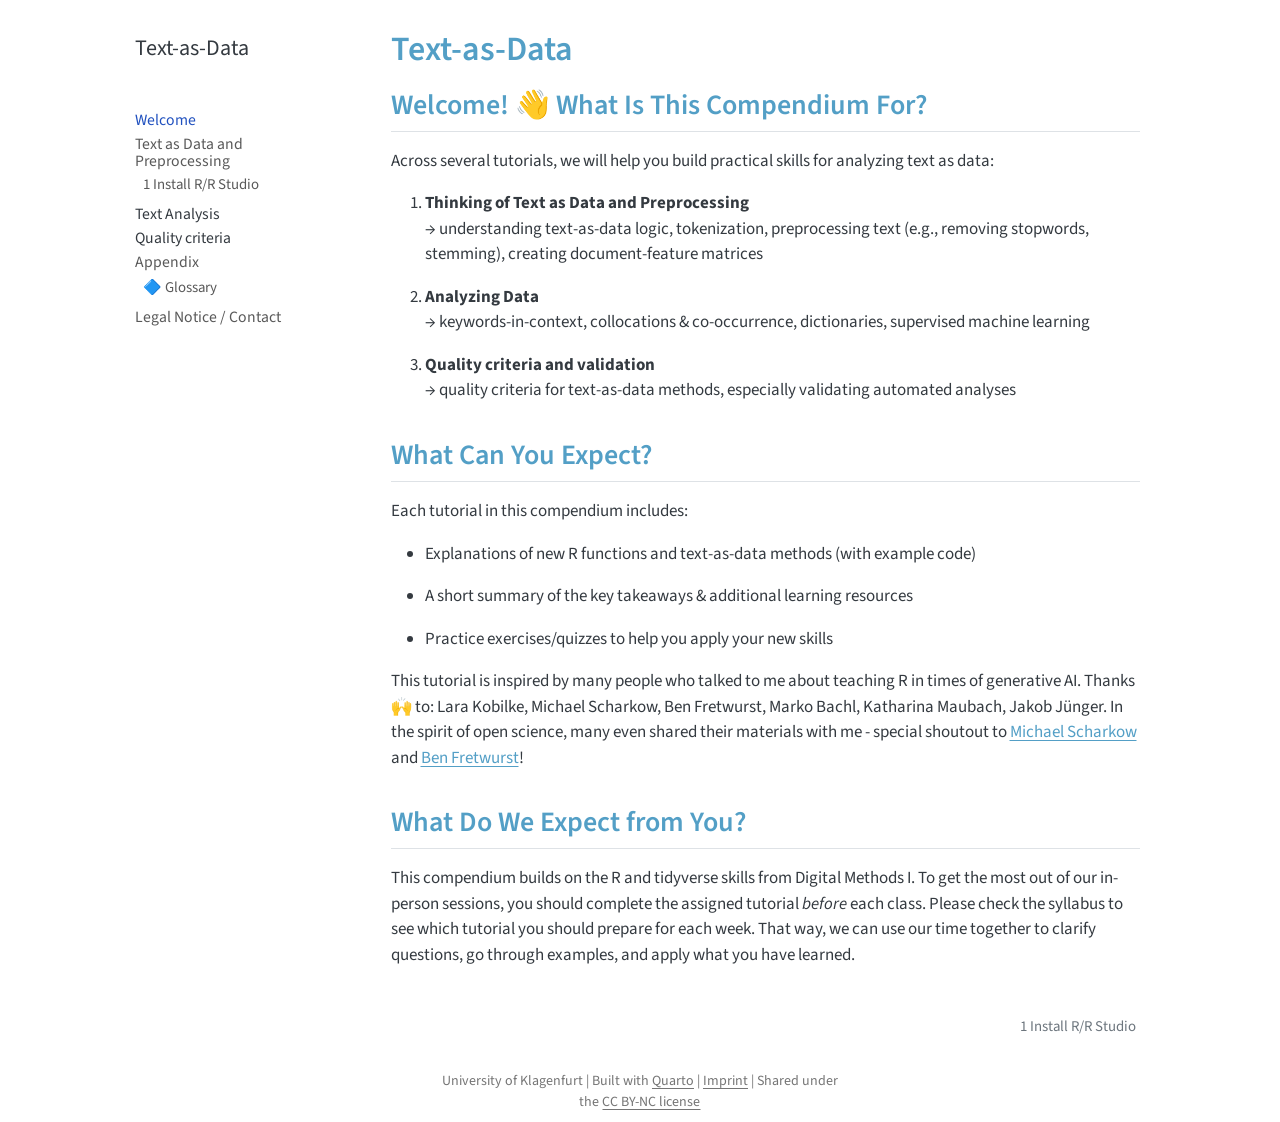
==== docs/index.html @ 7af23dc1 "start compendium website" ====
<!DOCTYPE html>
<html xmlns="http://www.w3.org/1999/xhtml" lang="en" xml:lang="en"><head>

<meta charset="utf-8">
<meta name="generator" content="quarto-1.5.57">

<meta name="viewport" content="width=device-width, initial-scale=1.0, user-scalable=yes">

<meta name="author" content="Valerie Hase">

<title>Text-as-Data</title>
<style>
code{white-space: pre-wrap;}
span.smallcaps{font-variant: small-caps;}
div.columns{display: flex; gap: min(4vw, 1.5em);}
div.column{flex: auto; overflow-x: auto;}
div.hanging-indent{margin-left: 1.5em; text-indent: -1.5em;}
ul.task-list{list-style: none;}
ul.task-list li input[type="checkbox"] {
  width: 0.8em;
  margin: 0 0.8em 0.2em -1em; /* quarto-specific, see https://github.com/quarto-dev/quarto-cli/issues/4556 */ 
  vertical-align: middle;
}
</style>


<script src="site_libs/quarto-nav/quarto-nav.js"></script>
<script src="site_libs/quarto-nav/headroom.min.js"></script>
<script src="site_libs/clipboard/clipboard.min.js"></script>
<script src="site_libs/quarto-search/autocomplete.umd.js"></script>
<script src="site_libs/quarto-search/fuse.min.js"></script>
<script src="site_libs/quarto-search/quarto-search.js"></script>
<meta name="quarto:offset" content="./">
<link href="./1-text-as-data.html" rel="next">
<script src="site_libs/quarto-html/quarto.js"></script>
<script src="site_libs/quarto-html/popper.min.js"></script>
<script src="site_libs/quarto-html/tippy.umd.min.js"></script>
<script src="site_libs/quarto-html/anchor.min.js"></script>
<link href="site_libs/quarto-html/tippy.css" rel="stylesheet">
<link href="site_libs/quarto-html/quarto-syntax-highlighting.css" rel="stylesheet" id="quarto-text-highlighting-styles">
<script src="site_libs/bootstrap/bootstrap.min.js"></script>
<link href="site_libs/bootstrap/bootstrap-icons.css" rel="stylesheet">
<link href="site_libs/bootstrap/bootstrap.min.css" rel="stylesheet" id="quarto-bootstrap" data-mode="light">
<script id="quarto-search-options" type="application/json">{
  "location": "sidebar",
  "copy-button": false,
  "collapse-after": 3,
  "panel-placement": "start",
  "type": "textbox",
  "limit": 50,
  "keyboard-shortcut": [
    "f",
    "/",
    "s"
  ],
  "show-item-context": false,
  "language": {
    "search-no-results-text": "No results",
    "search-matching-documents-text": "matching documents",
    "search-copy-link-title": "Copy link to search",
    "search-hide-matches-text": "Hide additional matches",
    "search-more-match-text": "more match in this document",
    "search-more-matches-text": "more matches in this document",
    "search-clear-button-title": "Clear",
    "search-text-placeholder": "",
    "search-detached-cancel-button-title": "Cancel",
    "search-submit-button-title": "Submit",
    "search-label": "Search"
  }
}</script>


<link rel="stylesheet" href="files/www/custom.css">
<link rel="stylesheet" href="ache-refresh">
</head>

<body class="nav-sidebar floating fullcontent">

<div id="quarto-search-results"></div>
  <header id="quarto-header" class="headroom fixed-top">
  <nav class="quarto-secondary-nav">
    <div class="container-fluid d-flex">
      <button type="button" class="quarto-btn-toggle btn" data-bs-toggle="collapse" role="button" data-bs-target=".quarto-sidebar-collapse-item" aria-controls="quarto-sidebar" aria-expanded="false" aria-label="Toggle sidebar navigation" onclick="if (window.quartoToggleHeadroom) { window.quartoToggleHeadroom(); }">
        <i class="bi bi-layout-text-sidebar-reverse"></i>
      </button>
        <nav class="quarto-page-breadcrumbs" aria-label="breadcrumb"><ol class="breadcrumb"><li class="breadcrumb-item"><a href="./index.html"><span class="chapter-title">Welcome</span></a></li></ol></nav>
        <a class="flex-grow-1" role="navigation" data-bs-toggle="collapse" data-bs-target=".quarto-sidebar-collapse-item" aria-controls="quarto-sidebar" aria-expanded="false" aria-label="Toggle sidebar navigation" onclick="if (window.quartoToggleHeadroom) { window.quartoToggleHeadroom(); }">      
        </a>
      <button type="button" class="btn quarto-search-button" aria-label="Search" onclick="window.quartoOpenSearch();">
        <i class="bi bi-search"></i>
      </button>
    </div>
  </nav>
</header>
<!-- content -->
<div id="quarto-content" class="quarto-container page-columns page-rows-contents page-layout-article">
<!-- sidebar -->
  <nav id="quarto-sidebar" class="sidebar collapse collapse-horizontal quarto-sidebar-collapse-item sidebar-navigation floating overflow-auto">
    <div class="pt-lg-2 mt-2 text-left sidebar-header">
    <div class="sidebar-title mb-0 py-0">
      <a href="./">Text-as-Data</a> 
        <div class="sidebar-tools-main">
    <a href="https://github.com/" title="Source Code" class="quarto-navigation-tool px-1" aria-label="Source Code"><i class="bi bi-github"></i></a>
</div>
    </div>
      </div>
        <div class="mt-2 flex-shrink-0 align-items-center">
        <div class="sidebar-search">
        <div id="quarto-search" class="" title="Search"></div>
        </div>
        </div>
    <div class="sidebar-menu-container"> 
    <ul class="list-unstyled mt-1">
        <li class="sidebar-item">
  <div class="sidebar-item-container"> 
  <a href="./index.html" class="sidebar-item-text sidebar-link active"><span class="chapter-title">Welcome</span></a>
  </div>
</li>
        <li class="sidebar-item sidebar-item-section">
      <div class="sidebar-item-container"> 
            <a class="sidebar-item-text sidebar-link text-start" data-bs-toggle="collapse" data-bs-target="#quarto-sidebar-section-1" role="navigation" aria-expanded="true">
 <span class="menu-text">Text as Data and Preprocessing</span></a>
          <a class="sidebar-item-toggle text-start" data-bs-toggle="collapse" data-bs-target="#quarto-sidebar-section-1" role="navigation" aria-expanded="true" aria-label="Toggle section">
            <i class="bi bi-chevron-right ms-2"></i>
          </a> 
      </div>
      <ul id="quarto-sidebar-section-1" class="collapse list-unstyled sidebar-section depth1 show">  
          <li class="sidebar-item">
  <div class="sidebar-item-container"> 
  <a href="./1-text-as-data.html" class="sidebar-item-text sidebar-link"><span class="chapter-title">1 Install R/R Studio</span></a>
  </div>
</li>
      </ul>
  </li>
        <li class="sidebar-item sidebar-item-section">
      <span class="sidebar-item-text sidebar-link text-start">
 <span class="menu-text">Text Analysis</span></span>
  </li>
        <li class="sidebar-item sidebar-item-section">
      <span class="sidebar-item-text sidebar-link text-start">
 <span class="menu-text">Quality criteria</span></span>
  </li>
        <li class="sidebar-item sidebar-item-section">
      <div class="sidebar-item-container"> 
            <a href="./80-appendix.html" class="sidebar-item-text sidebar-link">
 <span class="menu-text">Appendix</span></a>
          <a class="sidebar-item-toggle text-start" data-bs-toggle="collapse" data-bs-target="#quarto-sidebar-section-4" role="navigation" aria-expanded="true" aria-label="Toggle section">
            <i class="bi bi-chevron-right ms-2"></i>
          </a> 
      </div>
      <ul id="quarto-sidebar-section-4" class="collapse list-unstyled sidebar-section depth1 show">  
          <li class="sidebar-item">
  <div class="sidebar-item-container"> 
  <a href="./81-glossary.html" class="sidebar-item-text sidebar-link"><span class="chapter-title">🔷 Glossary</span></a>
  </div>
</li>
      </ul>
  </li>
        <li class="sidebar-item">
  <div class="sidebar-item-container"> 
  <a href="./imprint.html" class="sidebar-item-text sidebar-link"><span class="chapter-title">Legal Notice / Contact</span></a>
  </div>
</li>
    </ul>
    </div>
</nav>
<div id="quarto-sidebar-glass" class="quarto-sidebar-collapse-item" data-bs-toggle="collapse" data-bs-target=".quarto-sidebar-collapse-item"></div>
<!-- margin-sidebar -->
    
<!-- main -->
<main class="content" id="quarto-document-content">

<header id="title-block-header" class="quarto-title-block default">
<div class="quarto-title">
<h1 class="title">Text-as-Data</h1>
</div>



<div class="quarto-title-meta">

    
  
    
  </div>
  


</header>


<section id="welcome-what-is-this-compendium-for" class="level2 unnumbered">
<h2 class="unnumbered anchored" data-anchor-id="welcome-what-is-this-compendium-for">Welcome! 👋 What Is This Compendium For?</h2>
<p>Across several tutorials, we will help you build practical skills for analyzing text as data:</p>
<ol type="1">
<li><p><strong>Thinking of Text as Data and Preprocessing</strong><br>
→ understanding text-as-data logic, tokenization, preprocessing text (e.g., removing stopwords, stemming), creating document-feature matrices</p></li>
<li><p><strong>Analyzing Data</strong><br>
→ keywords-in-context, collocations &amp; co-occurrence, dictionaries, supervised machine learning</p></li>
<li><p><strong>Quality criteria and validation</strong><br>
→ quality criteria for text-as-data methods, especially validating automated analyses</p></li>
</ol>
</section>
<section id="what-can-you-expect" class="level2 unnumbered">
<h2 class="unnumbered anchored" data-anchor-id="what-can-you-expect">What Can You Expect?</h2>
<p>Each tutorial in this compendium includes:</p>
<ul>
<li><p>Explanations of new R functions and text-as-data methods (with example code)</p></li>
<li><p>A short summary of the key takeaways &amp; additional learning resources</p></li>
<li><p>Practice exercises/quizzes to help you apply your new skills</p></li>
</ul>
<p>This tutorial is inspired by many people who talked to me about teaching R in times of generative AI. Thanks 🙌 to: Lara Kobilke, Michael Scharkow, Ben Fretwurst, Marko Bachl, Katharina Maubach, Jakob Jünger. In the spirit of open science, many even shared their materials with me - special shoutout to <a href="https://stats.ifp.uni-mainz.de/">Michael Scharkow</a> and <a href="https://ikmz.pages.uzh.ch/Wissen-macht-R/">Ben Fretwurst</a>!</p>
</section>
<section id="what-do-we-expect-from-you" class="level2 unnumbered">
<h2 class="unnumbered anchored" data-anchor-id="what-do-we-expect-from-you">What Do We Expect from You?</h2>
<p>This compendium builds on the R and tidyverse skills from Digital Methods I. To get the most out of our in-person sessions, you should complete the assigned tutorial <em>before</em> each class. Please check the syllabus to see which tutorial you should prepare for each week. That way, we can use our time together to clarify questions, go through examples, and apply what you have learned.</p>


</section>

</main> <!-- /main -->
<script id="quarto-html-after-body" type="application/javascript">
window.document.addEventListener("DOMContentLoaded", function (event) {
  const toggleBodyColorMode = (bsSheetEl) => {
    const mode = bsSheetEl.getAttribute("data-mode");
    const bodyEl = window.document.querySelector("body");
    if (mode === "dark") {
      bodyEl.classList.add("quarto-dark");
      bodyEl.classList.remove("quarto-light");
    } else {
      bodyEl.classList.add("quarto-light");
      bodyEl.classList.remove("quarto-dark");
    }
  }
  const toggleBodyColorPrimary = () => {
    const bsSheetEl = window.document.querySelector("link#quarto-bootstrap");
    if (bsSheetEl) {
      toggleBodyColorMode(bsSheetEl);
    }
  }
  toggleBodyColorPrimary();  
  const icon = "";
  const anchorJS = new window.AnchorJS();
  anchorJS.options = {
    placement: 'right',
    icon: icon
  };
  anchorJS.add('.anchored');
  const isCodeAnnotation = (el) => {
    for (const clz of el.classList) {
      if (clz.startsWith('code-annotation-')) {                     
        return true;
      }
    }
    return false;
  }
  const onCopySuccess = function(e) {
    // button target
    const button = e.trigger;
    // don't keep focus
    button.blur();
    // flash "checked"
    button.classList.add('code-copy-button-checked');
    var currentTitle = button.getAttribute("title");
    button.setAttribute("title", "Copied!");
    let tooltip;
    if (window.bootstrap) {
      button.setAttribute("data-bs-toggle", "tooltip");
      button.setAttribute("data-bs-placement", "left");
      button.setAttribute("data-bs-title", "Copied!");
      tooltip = new bootstrap.Tooltip(button, 
        { trigger: "manual", 
          customClass: "code-copy-button-tooltip",
          offset: [0, -8]});
      tooltip.show();    
    }
    setTimeout(function() {
      if (tooltip) {
        tooltip.hide();
        button.removeAttribute("data-bs-title");
        button.removeAttribute("data-bs-toggle");
        button.removeAttribute("data-bs-placement");
      }
      button.setAttribute("title", currentTitle);
      button.classList.remove('code-copy-button-checked');
    }, 1000);
    // clear code selection
    e.clearSelection();
  }
  const getTextToCopy = function(trigger) {
      const codeEl = trigger.previousElementSibling.cloneNode(true);
      for (const childEl of codeEl.children) {
        if (isCodeAnnotation(childEl)) {
          childEl.remove();
        }
      }
      return codeEl.innerText;
  }
  const clipboard = new window.ClipboardJS('.code-copy-button:not([data-in-quarto-modal])', {
    text: getTextToCopy
  });
  clipboard.on('success', onCopySuccess);
  if (window.document.getElementById('quarto-embedded-source-code-modal')) {
    // For code content inside modals, clipBoardJS needs to be initialized with a container option
    // TODO: Check when it could be a function (https://github.com/zenorocha/clipboard.js/issues/860)
    const clipboardModal = new window.ClipboardJS('.code-copy-button[data-in-quarto-modal]', {
      text: getTextToCopy,
      container: window.document.getElementById('quarto-embedded-source-code-modal')
    });
    clipboardModal.on('success', onCopySuccess);
  }
    var localhostRegex = new RegExp(/^(?:http|https):\/\/localhost\:?[0-9]*\//);
    var mailtoRegex = new RegExp(/^mailto:/);
      var filterRegex = new RegExp('/' + window.location.host + '/');
    var isInternal = (href) => {
        return filterRegex.test(href) || localhostRegex.test(href) || mailtoRegex.test(href);
    }
    // Inspect non-navigation links and adorn them if external
 	var links = window.document.querySelectorAll('a[href]:not(.nav-link):not(.navbar-brand):not(.toc-action):not(.sidebar-link):not(.sidebar-item-toggle):not(.pagination-link):not(.no-external):not([aria-hidden]):not(.dropdown-item):not(.quarto-navigation-tool):not(.about-link)');
    for (var i=0; i<links.length; i++) {
      const link = links[i];
      if (!isInternal(link.href)) {
        // undo the damage that might have been done by quarto-nav.js in the case of
        // links that we want to consider external
        if (link.dataset.originalHref !== undefined) {
          link.href = link.dataset.originalHref;
        }
      }
    }
  function tippyHover(el, contentFn, onTriggerFn, onUntriggerFn) {
    const config = {
      allowHTML: true,
      maxWidth: 500,
      delay: 100,
      arrow: false,
      appendTo: function(el) {
          return el.parentElement;
      },
      interactive: true,
      interactiveBorder: 10,
      theme: 'quarto',
      placement: 'bottom-start',
    };
    if (contentFn) {
      config.content = contentFn;
    }
    if (onTriggerFn) {
      config.onTrigger = onTriggerFn;
    }
    if (onUntriggerFn) {
      config.onUntrigger = onUntriggerFn;
    }
    window.tippy(el, config); 
  }
  const noterefs = window.document.querySelectorAll('a[role="doc-noteref"]');
  for (var i=0; i<noterefs.length; i++) {
    const ref = noterefs[i];
    tippyHover(ref, function() {
      // use id or data attribute instead here
      let href = ref.getAttribute('data-footnote-href') || ref.getAttribute('href');
      try { href = new URL(href).hash; } catch {}
      const id = href.replace(/^#\/?/, "");
      const note = window.document.getElementById(id);
      if (note) {
        return note.innerHTML;
      } else {
        return "";
      }
    });
  }
  const xrefs = window.document.querySelectorAll('a.quarto-xref');
  const processXRef = (id, note) => {
    // Strip column container classes
    const stripColumnClz = (el) => {
      el.classList.remove("page-full", "page-columns");
      if (el.children) {
        for (const child of el.children) {
          stripColumnClz(child);
        }
      }
    }
    stripColumnClz(note)
    if (id === null || id.startsWith('sec-')) {
      // Special case sections, only their first couple elements
      const container = document.createElement("div");
      if (note.children && note.children.length > 2) {
        container.appendChild(note.children[0].cloneNode(true));
        for (let i = 1; i < note.children.length; i++) {
          const child = note.children[i];
          if (child.tagName === "P" && child.innerText === "") {
            continue;
          } else {
            container.appendChild(child.cloneNode(true));
            break;
          }
        }
        if (window.Quarto?.typesetMath) {
          window.Quarto.typesetMath(container);
        }
        return container.innerHTML
      } else {
        if (window.Quarto?.typesetMath) {
          window.Quarto.typesetMath(note);
        }
        return note.innerHTML;
      }
    } else {
      // Remove any anchor links if they are present
      const anchorLink = note.querySelector('a.anchorjs-link');
      if (anchorLink) {
        anchorLink.remove();
      }
      if (window.Quarto?.typesetMath) {
        window.Quarto.typesetMath(note);
      }
      // TODO in 1.5, we should make sure this works without a callout special case
      if (note.classList.contains("callout")) {
        return note.outerHTML;
      } else {
        return note.innerHTML;
      }
    }
  }
  for (var i=0; i<xrefs.length; i++) {
    const xref = xrefs[i];
    tippyHover(xref, undefined, function(instance) {
      instance.disable();
      let url = xref.getAttribute('href');
      let hash = undefined; 
      if (url.startsWith('#')) {
        hash = url;
      } else {
        try { hash = new URL(url).hash; } catch {}
      }
      if (hash) {
        const id = hash.replace(/^#\/?/, "");
        const note = window.document.getElementById(id);
        if (note !== null) {
          try {
            const html = processXRef(id, note.cloneNode(true));
            instance.setContent(html);
          } finally {
            instance.enable();
            instance.show();
          }
        } else {
          // See if we can fetch this
          fetch(url.split('#')[0])
          .then(res => res.text())
          .then(html => {
            const parser = new DOMParser();
            const htmlDoc = parser.parseFromString(html, "text/html");
            const note = htmlDoc.getElementById(id);
            if (note !== null) {
              const html = processXRef(id, note);
              instance.setContent(html);
            } 
          }).finally(() => {
            instance.enable();
            instance.show();
          });
        }
      } else {
        // See if we can fetch a full url (with no hash to target)
        // This is a special case and we should probably do some content thinning / targeting
        fetch(url)
        .then(res => res.text())
        .then(html => {
          const parser = new DOMParser();
          const htmlDoc = parser.parseFromString(html, "text/html");
          const note = htmlDoc.querySelector('main.content');
          if (note !== null) {
            // This should only happen for chapter cross references
            // (since there is no id in the URL)
            // remove the first header
            if (note.children.length > 0 && note.children[0].tagName === "HEADER") {
              note.children[0].remove();
            }
            const html = processXRef(null, note);
            instance.setContent(html);
          } 
        }).finally(() => {
          instance.enable();
          instance.show();
        });
      }
    }, function(instance) {
    });
  }
      let selectedAnnoteEl;
      const selectorForAnnotation = ( cell, annotation) => {
        let cellAttr = 'data-code-cell="' + cell + '"';
        let lineAttr = 'data-code-annotation="' +  annotation + '"';
        const selector = 'span[' + cellAttr + '][' + lineAttr + ']';
        return selector;
      }
      const selectCodeLines = (annoteEl) => {
        const doc = window.document;
        const targetCell = annoteEl.getAttribute("data-target-cell");
        const targetAnnotation = annoteEl.getAttribute("data-target-annotation");
        const annoteSpan = window.document.querySelector(selectorForAnnotation(targetCell, targetAnnotation));
        const lines = annoteSpan.getAttribute("data-code-lines").split(",");
        const lineIds = lines.map((line) => {
          return targetCell + "-" + line;
        })
        let top = null;
        let height = null;
        let parent = null;
        if (lineIds.length > 0) {
            //compute the position of the single el (top and bottom and make a div)
            const el = window.document.getElementById(lineIds[0]);
            top = el.offsetTop;
            height = el.offsetHeight;
            parent = el.parentElement.parentElement;
          if (lineIds.length > 1) {
            const lastEl = window.document.getElementById(lineIds[lineIds.length - 1]);
            const bottom = lastEl.offsetTop + lastEl.offsetHeight;
            height = bottom - top;
          }
          if (top !== null && height !== null && parent !== null) {
            // cook up a div (if necessary) and position it 
            let div = window.document.getElementById("code-annotation-line-highlight");
            if (div === null) {
              div = window.document.createElement("div");
              div.setAttribute("id", "code-annotation-line-highlight");
              div.style.position = 'absolute';
              parent.appendChild(div);
            }
            div.style.top = top - 2 + "px";
            div.style.height = height + 4 + "px";
            div.style.left = 0;
            let gutterDiv = window.document.getElementById("code-annotation-line-highlight-gutter");
            if (gutterDiv === null) {
              gutterDiv = window.document.createElement("div");
              gutterDiv.setAttribute("id", "code-annotation-line-highlight-gutter");
              gutterDiv.style.position = 'absolute';
              const codeCell = window.document.getElementById(targetCell);
              const gutter = codeCell.querySelector('.code-annotation-gutter');
              gutter.appendChild(gutterDiv);
            }
            gutterDiv.style.top = top - 2 + "px";
            gutterDiv.style.height = height + 4 + "px";
          }
          selectedAnnoteEl = annoteEl;
        }
      };
      const unselectCodeLines = () => {
        const elementsIds = ["code-annotation-line-highlight", "code-annotation-line-highlight-gutter"];
        elementsIds.forEach((elId) => {
          const div = window.document.getElementById(elId);
          if (div) {
            div.remove();
          }
        });
        selectedAnnoteEl = undefined;
      };
        // Handle positioning of the toggle
    window.addEventListener(
      "resize",
      throttle(() => {
        elRect = undefined;
        if (selectedAnnoteEl) {
          selectCodeLines(selectedAnnoteEl);
        }
      }, 10)
    );
    function throttle(fn, ms) {
    let throttle = false;
    let timer;
      return (...args) => {
        if(!throttle) { // first call gets through
            fn.apply(this, args);
            throttle = true;
        } else { // all the others get throttled
            if(timer) clearTimeout(timer); // cancel #2
            timer = setTimeout(() => {
              fn.apply(this, args);
              timer = throttle = false;
            }, ms);
        }
      };
    }
      // Attach click handler to the DT
      const annoteDls = window.document.querySelectorAll('dt[data-target-cell]');
      for (const annoteDlNode of annoteDls) {
        annoteDlNode.addEventListener('click', (event) => {
          const clickedEl = event.target;
          if (clickedEl !== selectedAnnoteEl) {
            unselectCodeLines();
            const activeEl = window.document.querySelector('dt[data-target-cell].code-annotation-active');
            if (activeEl) {
              activeEl.classList.remove('code-annotation-active');
            }
            selectCodeLines(clickedEl);
            clickedEl.classList.add('code-annotation-active');
          } else {
            // Unselect the line
            unselectCodeLines();
            clickedEl.classList.remove('code-annotation-active');
          }
        });
      }
  const findCites = (el) => {
    const parentEl = el.parentElement;
    if (parentEl) {
      const cites = parentEl.dataset.cites;
      if (cites) {
        return {
          el,
          cites: cites.split(' ')
        };
      } else {
        return findCites(el.parentElement)
      }
    } else {
      return undefined;
    }
  };
  var bibliorefs = window.document.querySelectorAll('a[role="doc-biblioref"]');
  for (var i=0; i<bibliorefs.length; i++) {
    const ref = bibliorefs[i];
    const citeInfo = findCites(ref);
    if (citeInfo) {
      tippyHover(citeInfo.el, function() {
        var popup = window.document.createElement('div');
        citeInfo.cites.forEach(function(cite) {
          var citeDiv = window.document.createElement('div');
          citeDiv.classList.add('hanging-indent');
          citeDiv.classList.add('csl-entry');
          var biblioDiv = window.document.getElementById('ref-' + cite);
          if (biblioDiv) {
            citeDiv.innerHTML = biblioDiv.innerHTML;
          }
          popup.appendChild(citeDiv);
        });
        return popup.innerHTML;
      });
    }
  }
});
</script>
<nav class="page-navigation">
  <div class="nav-page nav-page-previous">
  </div>
  <div class="nav-page nav-page-next">
      <a href="./1-text-as-data.html" class="pagination-link" aria-label="1 Install R/R Studio">
        <span class="nav-page-text"><span class="chapter-title">1 Install R/R Studio</span></span> <i class="bi bi-arrow-right-short"></i>
      </a>
  </div>
</nav>
</div> <!-- /content -->
<footer class="footer">
  <div class="nav-footer">
    <div class="nav-footer-left">
      &nbsp;
    </div>   
    <div class="nav-footer-center">
<p>University of Klagenfurt | Built with <a href="https://quarto.org/">Quarto</a> | <a href="./imprint.html">Imprint</a> | Shared under the <a href="https://creativecommons.org/licenses/by-nc/4.0/">CC BY-NC license</a></p>
</div>
    <div class="nav-footer-right">
      &nbsp;
    </div>
  </div>
</footer>




</body></html>
---- docs/site_libs/quarto-html/tippy.css ----
.tippy-box[data-animation=fade][data-state=hidden]{opacity:0}[data-tippy-root]{max-width:calc(100vw - 10px)}.tippy-box{position:relative;background-color:#333;color:#fff;border-radius:4px;font-size:14px;line-height:1.4;white-space:normal;outline:0;transition-property:transform,visibility,opacity}.tippy-box[data-placement^=top]>.tippy-arrow{bottom:0}.tippy-box[data-placement^=top]>.tippy-arrow:before{bottom:-7px;left:0;border-width:8px 8px 0;border-top-color:initial;transform-origin:center top}.tippy-box[data-placement^=bottom]>.tippy-arrow{top:0}.tippy-box[data-placement^=bottom]>.tippy-arrow:before{top:-7px;left:0;border-width:0 8px 8px;border-bottom-color:initial;transform-origin:center bottom}.tippy-box[data-placement^=left]>.tippy-arrow{right:0}.tippy-box[data-placement^=left]>.tippy-arrow:before{border-width:8px 0 8px 8px;border-left-color:initial;right:-7px;transform-origin:center left}.tippy-box[data-placement^=right]>.tippy-arrow{left:0}.tippy-box[data-placement^=right]>.tippy-arrow:before{left:-7px;border-width:8px 8px 8px 0;border-right-color:initial;transform-origin:center right}.tippy-box[data-inertia][data-state=visible]{transition-timing-function:cubic-bezier(.54,1.5,.38,1.11)}.tippy-arrow{width:16px;height:16px;color:#333}.tippy-arrow:before{content:"";position:absolute;border-color:transparent;border-style:solid}.tippy-content{position:relative;padding:5px 9px;z-index:1}
---- docs/site_libs/quarto-html/quarto-syntax-highlighting.css ----
/* quarto syntax highlight colors */
:root {
  --quarto-hl-ot-color: #003B4F;
  --quarto-hl-at-color: #657422;
  --quarto-hl-ss-color: #20794D;
  --quarto-hl-an-color: #5E5E5E;
  --quarto-hl-fu-color: #4758AB;
  --quarto-hl-st-color: #20794D;
  --quarto-hl-cf-color: #003B4F;
  --quarto-hl-op-color: #5E5E5E;
  --quarto-hl-er-color: #AD0000;
  --quarto-hl-bn-color: #AD0000;
  --quarto-hl-al-color: #AD0000;
  --quarto-hl-va-color: #111111;
  --quarto-hl-bu-color: inherit;
  --quarto-hl-ex-color: inherit;
  --quarto-hl-pp-color: #AD0000;
  --quarto-hl-in-color: #5E5E5E;
  --quarto-hl-vs-color: #20794D;
  --quarto-hl-wa-color: #5E5E5E;
  --quarto-hl-do-color: #5E5E5E;
  --quarto-hl-im-color: #00769E;
  --quarto-hl-ch-color: #20794D;
  --quarto-hl-dt-color: #AD0000;
  --quarto-hl-fl-color: #AD0000;
  --quarto-hl-co-color: #5E5E5E;
  --quarto-hl-cv-color: #5E5E5E;
  --quarto-hl-cn-color: #8f5902;
  --quarto-hl-sc-color: #5E5E5E;
  --quarto-hl-dv-color: #AD0000;
  --quarto-hl-kw-color: #003B4F;
}

/* other quarto variables */
:root {
  --quarto-font-monospace: SFMono-Regular, Menlo, Monaco, Consolas, "Liberation Mono", "Courier New", monospace;
}

pre > code.sourceCode > span {
  color: #003B4F;
}

code span {
  color: #003B4F;
}

code.sourceCode > span {
  color: #003B4F;
}

div.sourceCode,
div.sourceCode pre.sourceCode {
  color: #003B4F;
}

code span.ot {
  color: #003B4F;
  font-style: inherit;
}

code span.at {
  color: #657422;
  font-style: inherit;
}

code span.ss {
  color: #20794D;
  font-style: inherit;
}

code span.an {
  color: #5E5E5E;
  font-style: inherit;
}

code span.fu {
  color: #4758AB;
  font-style: inherit;
}

code span.st {
  color: #20794D;
  font-style: inherit;
}

code span.cf {
  color: #003B4F;
  font-weight: bold;
  font-style: inherit;
}

code span.op {
  color: #5E5E5E;
  font-style: inherit;
}

code span.er {
  color: #AD0000;
  font-style: inherit;
}

code span.bn {
  color: #AD0000;
  font-style: inherit;
}

code span.al {
  color: #AD0000;
  font-style: inherit;
}

code span.va {
  color: #111111;
  font-style: inherit;
}

code span.bu {
  font-style: inherit;
}

code span.ex {
  font-style: inherit;
}

code span.pp {
  color: #AD0000;
  font-style: inherit;
}

code span.in {
  color: #5E5E5E;
  font-style: inherit;
}

code span.vs {
  color: #20794D;
  font-style: inherit;
}

code span.wa {
  color: #5E5E5E;
  font-style: italic;
}

code span.do {
  color: #5E5E5E;
  font-style: italic;
}

code span.im {
  color: #00769E;
  font-style: inherit;
}

code span.ch {
  color: #20794D;
  font-style: inherit;
}

code span.dt {
  color: #AD0000;
  font-style: inherit;
}

code span.fl {
  color: #AD0000;
  font-style: inherit;
}

code span.co {
  color: #5E5E5E;
  font-style: inherit;
}

code span.cv {
  color: #5E5E5E;
  font-style: italic;
}

code span.cn {
  color: #8f5902;
  font-style: inherit;
}

code span.sc {
  color: #5E5E5E;
  font-style: inherit;
}

code span.dv {
  color: #AD0000;
  font-style: inherit;
}

code span.kw {
  color: #003B4F;
  font-weight: bold;
  font-style: inherit;
}

.prevent-inlining {
  content: "</";
}

/*# sourceMappingURL=debc5d5d77c3f9108843748ff7464032.css.map */
---- docs/files/www/custom.css ----
/* links in main content only */
main a {
  color: #539FC6;
}

/* H1 headings inside main content */
#quarto-document-content h1 {
  color: #539FC6;
}

/* H2 headings inside main content */
#quarto-document-content h2 {
  color: #539FC6;
}

#quarto-document-content h3 {
  font-size: 1.1em;
}

/* sidebar chapter links */
#quarto-sidebar .sidebar-navigation .sidebar-item .sidebar-link {
  color: #539FC6 !important;
}

/* hover */
#quarto-sidebar .sidebar-navigation .sidebar-item .sidebar-link:hover {
  color: #539FC6 !important;
}

/* Right TOC: normal links */
#TOC a {
  color: #444 !important;
}

/* Right TOC: hover */
#TOC a:hover {
  color: #539FC6 !important;
}

/* Right TOC: active section (most robust) */
#TOC a[aria-current="true"],
#TOC .active > a,
#TOC a.active {
  color: #539FC6 !important;
  font-weight: 600;
}

/* Optional: active background highlight */
#TOC a[aria-current="true"],
#TOC .active > a,
#TOC a.active {
  background-color: #e8f3f9;
  border-radius: 6px;
  padding-left: 6px;
}
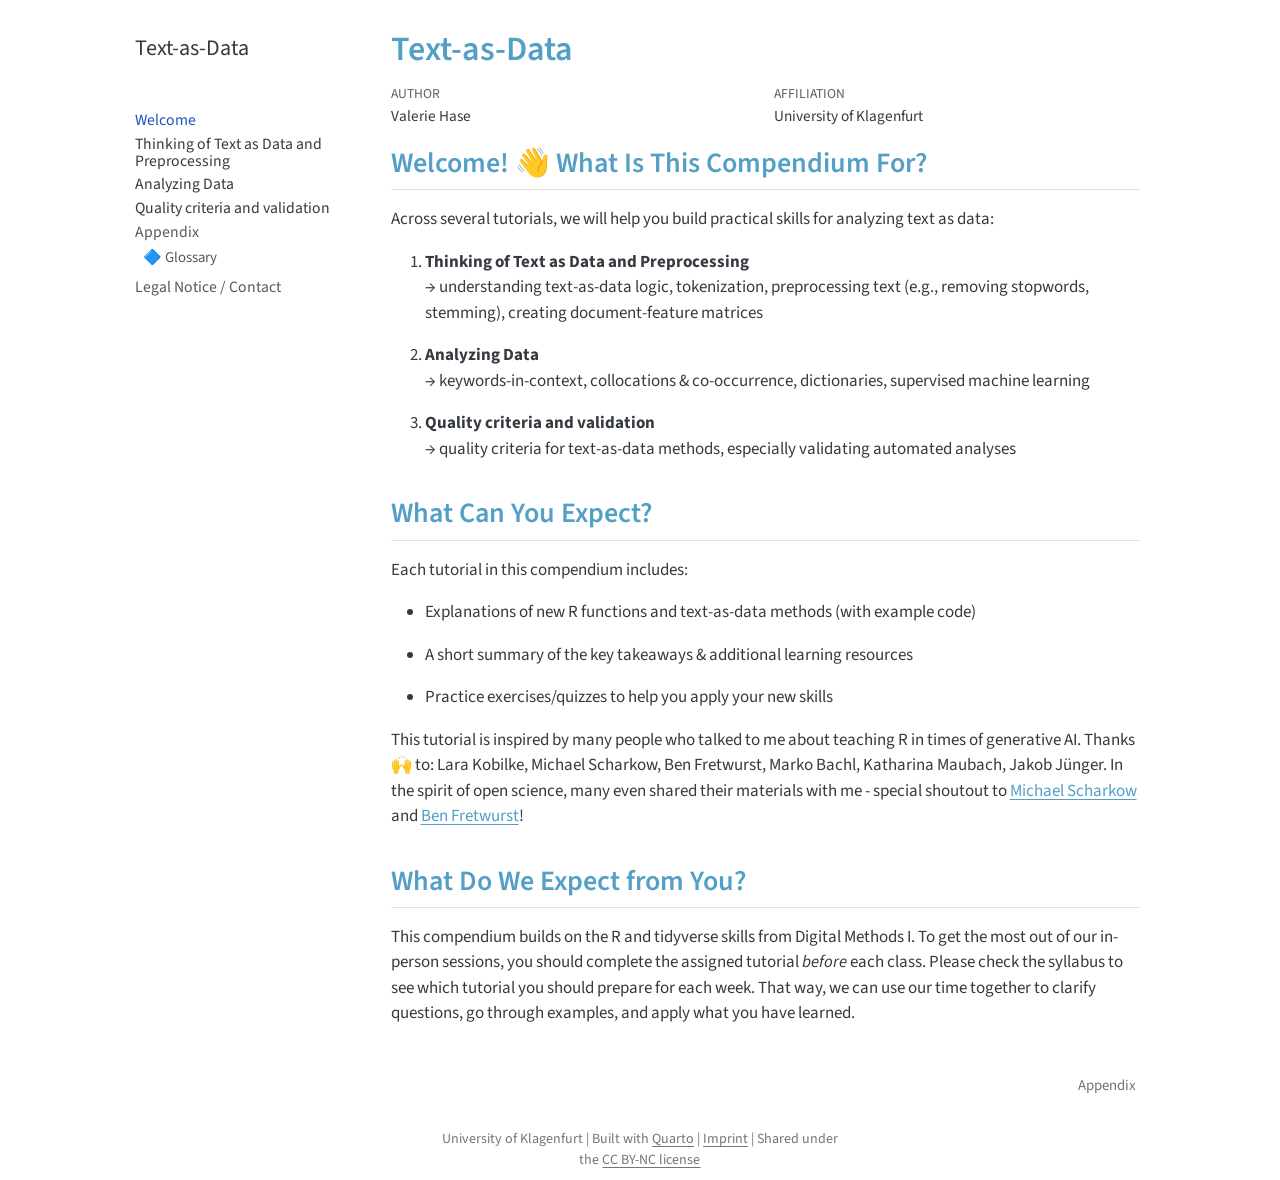
==== commit cb8d4eff: "change main color to red" ====
--- a/docs/index.html
+++ b/docs/index.html
@@ -31,7 +31,7 @@
 <script src="site_libs/quarto-search/fuse.min.js"></script>
 <script src="site_libs/quarto-search/quarto-search.js"></script>
 <meta name="quarto:offset" content="./">
-<link href="./1-text-as-data.html" rel="next">
+<link href="./80-appendix.html" rel="next">
 <script src="site_libs/quarto-html/quarto.js"></script>
 <script src="site_libs/quarto-html/popper.min.js"></script>
 <script src="site_libs/quarto-html/tippy.umd.min.js"></script>
@@ -71,7 +71,7 @@
 
 
 <link rel="stylesheet" href="files/www/custom.css">
-<link rel="stylesheet" href="ache-refresh">
+<link rel="stylesheet" href="ache-re-fresh">
 </head>
 
 <body class="nav-sidebar floating fullcontent">
@@ -100,7 +100,7 @@
     <div class="sidebar-title mb-0 py-0">
       <a href="./">Text-as-Data</a> 
         <div class="sidebar-tools-main">
-    <a href="https://github.com/" title="Source Code" class="quarto-navigation-tool px-1" aria-label="Source Code"><i class="bi bi-github"></i></a>
+    <a href="https://github.com/media-methods/text-as-data" title="Source Code" class="quarto-navigation-tool px-1" aria-label="Source Code"><i class="bi bi-github"></i></a>
 </div>
     </div>
       </div>
@@ -117,28 +117,16 @@
   </div>
 </li>
         <li class="sidebar-item sidebar-item-section">
-      <div class="sidebar-item-container"> 
-            <a class="sidebar-item-text sidebar-link text-start" data-bs-toggle="collapse" data-bs-target="#quarto-sidebar-section-1" role="navigation" aria-expanded="true">
- <span class="menu-text">Text as Data and Preprocessing</span></a>
-          <a class="sidebar-item-toggle text-start" data-bs-toggle="collapse" data-bs-target="#quarto-sidebar-section-1" role="navigation" aria-expanded="true" aria-label="Toggle section">
-            <i class="bi bi-chevron-right ms-2"></i>
-          </a> 
-      </div>
-      <ul id="quarto-sidebar-section-1" class="collapse list-unstyled sidebar-section depth1 show">  
-          <li class="sidebar-item">
-  <div class="sidebar-item-container"> 
-  <a href="./1-text-as-data.html" class="sidebar-item-text sidebar-link"><span class="chapter-title">1 Install R/R Studio</span></a>
-  </div>
-</li>
-      </ul>
+      <span class="sidebar-item-text sidebar-link text-start">
+ <span class="menu-text">Thinking of Text as Data and Preprocessing</span></span>
   </li>
         <li class="sidebar-item sidebar-item-section">
       <span class="sidebar-item-text sidebar-link text-start">
- <span class="menu-text">Text Analysis</span></span>
+ <span class="menu-text">Analyzing Data</span></span>
   </li>
         <li class="sidebar-item sidebar-item-section">
       <span class="sidebar-item-text sidebar-link text-start">
- <span class="menu-text">Quality criteria</span></span>
+ <span class="menu-text">Quality criteria and validation</span></span>
   </li>
         <li class="sidebar-item sidebar-item-section">
       <div class="sidebar-item-container"> 
@@ -176,10 +164,23 @@
 </div>
 
 
+<div class="quarto-title-meta-author">
+  <div class="quarto-title-meta-heading">Author</div>
+  <div class="quarto-title-meta-heading">Affiliation</div>
+  
+    <div class="quarto-title-meta-contents">
+    <p class="author">Valerie Hase </p>
+  </div>
+  <div class="quarto-title-meta-contents">
+        <p class="affiliation">
+            University of Klagenfurt
+          </p>
+      </div>
+  </div>
 
 <div class="quarto-title-meta">
 
-    
+      
   
     
   </div>
@@ -311,7 +312,7 @@
   }
     var localhostRegex = new RegExp(/^(?:http|https):\/\/localhost\:?[0-9]*\//);
     var mailtoRegex = new RegExp(/^mailto:/);
-      var filterRegex = new RegExp('/' + window.location.host + '/');
+      var filterRegex = new RegExp("https:\/\/media-methods\.github\.io\/text-as-data\/");
     var isInternal = (href) => {
         return filterRegex.test(href) || localhostRegex.test(href) || mailtoRegex.test(href);
     }
@@ -643,8 +644,8 @@
   <div class="nav-page nav-page-previous">
   </div>
   <div class="nav-page nav-page-next">
-      <a href="./1-text-as-data.html" class="pagination-link" aria-label="1 Install R/R Studio">
-        <span class="nav-page-text"><span class="chapter-title">1 Install R/R Studio</span></span> <i class="bi bi-arrow-right-short"></i>
+      <a href="./80-appendix.html" class="pagination-link" aria-label="Appendix">
+        <span class="nav-page-text">Appendix</span> <i class="bi bi-arrow-right-short"></i>
       </a>
   </div>
 </nav>
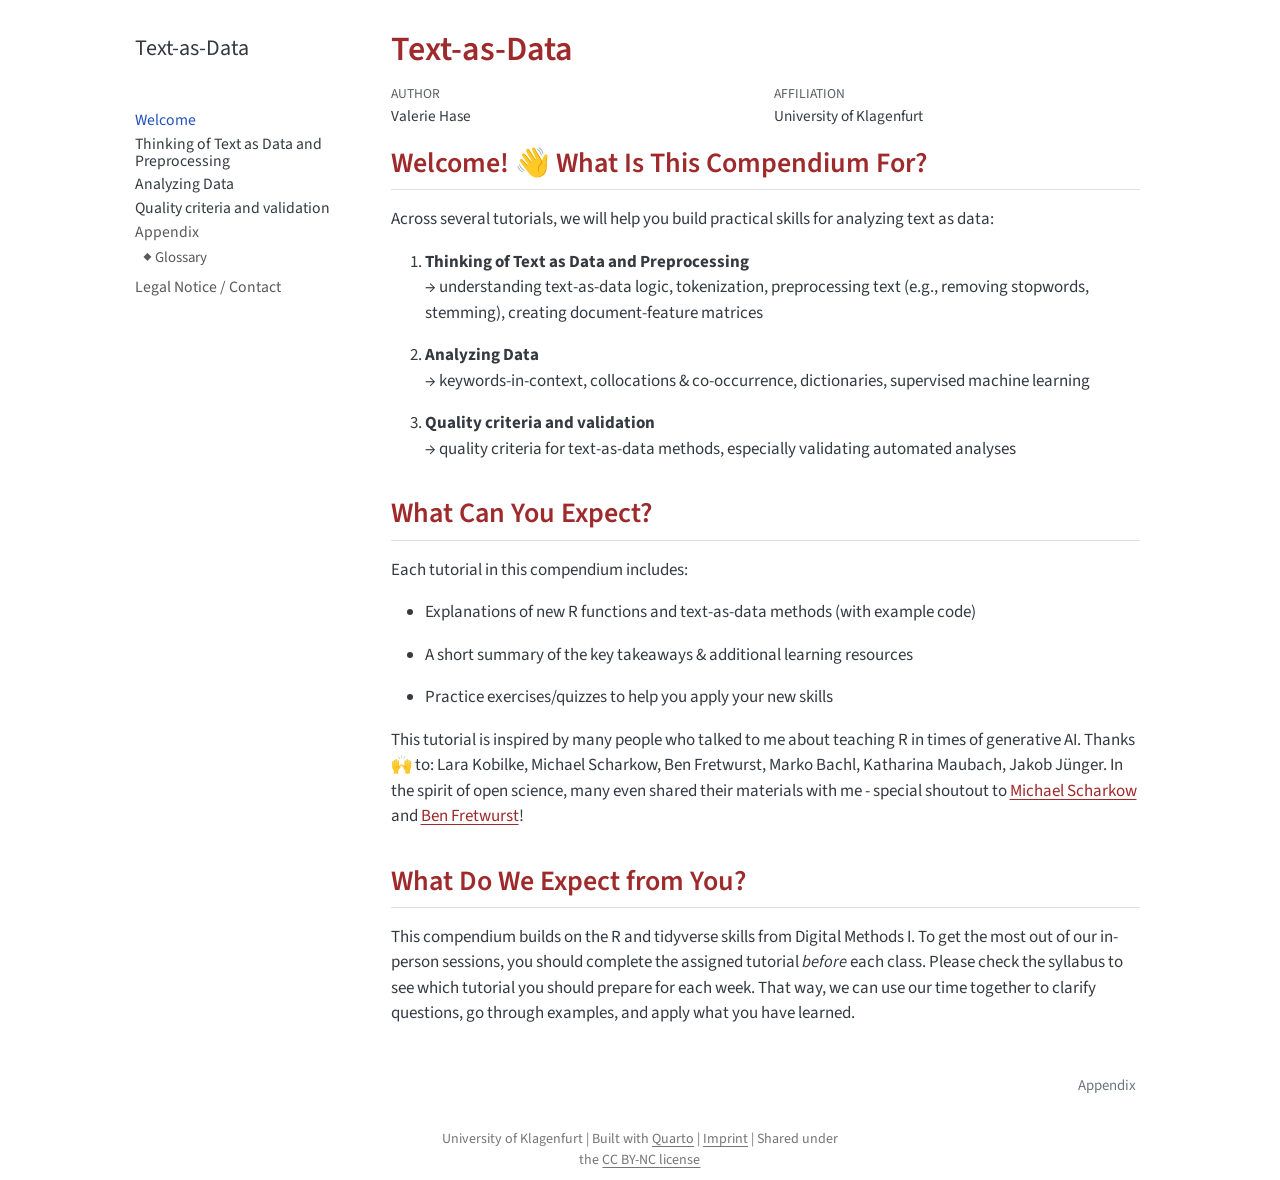
==== commit 414929b2: "changed glossary sign color" ====
--- a/docs/index.html
+++ b/docs/index.html
@@ -139,7 +139,7 @@
       <ul id="quarto-sidebar-section-4" class="collapse list-unstyled sidebar-section depth1 show">  
           <li class="sidebar-item">
   <div class="sidebar-item-container"> 
-  <a href="./81-glossary.html" class="sidebar-item-text sidebar-link"><span class="chapter-title">🔷 Glossary</span></a>
+  <a href="./81-glossary.html" class="sidebar-item-text sidebar-link"><span class="chapter-title">◆ Glossary</span></a>
   </div>
 </li>
       </ul>
--- a/docs/files/www/custom.css
+++ b/docs/files/www/custom.css
@@ -1,16 +1,23 @@
+/* Main colors - change here to recolor the whole site */
+:root {
+  --main-color: #9E2A2B;   /* red for links, headings, active items */
+  --main-light: #F7E9E9;   /* light red for highlighted background */
+}
+
 /* links in main content only */
 main a {
-  color: #539FC6;
+  color: var(--main-color);
 }
 
-/* H1 headings inside main content */
-#quarto-document-content h1 {
-  color: #539FC6;
-}
-
-/* H2 headings inside main content */
-#quarto-document-content h2 {
-  color: #539FC6;
+/* H1 + H2 headings inside main content (incl. page titles) */
+main h1,
+main h2,
+main .h1,
+main .h2,
+#quarto-document-content h1,
+#quarto-document-content h2,
+.quarto-title h1.title {
+  color: var(--main-color) !important;
 }
 
 #quarto-document-content h3 {
@@ -19,12 +26,12 @@
 
 /* sidebar chapter links */
 #quarto-sidebar .sidebar-navigation .sidebar-item .sidebar-link {
-  color: #539FC6 !important;
+  color: var(--main-color) !important;
 }
 
 /* hover */
 #quarto-sidebar .sidebar-navigation .sidebar-item .sidebar-link:hover {
-  color: #539FC6 !important;
+  color: var(--main-color) !important;
 }
 
 /* Right TOC: normal links */
@@ -34,14 +41,14 @@
 
 /* Right TOC: hover */
 #TOC a:hover {
-  color: #539FC6 !important;
+  color: var(--main-color) !important;
 }
 
 /* Right TOC: active section (most robust) */
 #TOC a[aria-current="true"],
 #TOC .active > a,
 #TOC a.active {
-  color: #539FC6 !important;
+  color: var(--main-color) !important;
   font-weight: 600;
 }
 
@@ -49,7 +56,7 @@
 #TOC a[aria-current="true"],
 #TOC .active > a,
 #TOC a.active {
-  background-color: #e8f3f9;
+  background-color: var(--main-light);
   border-radius: 6px;
   padding-left: 6px;
-}+}
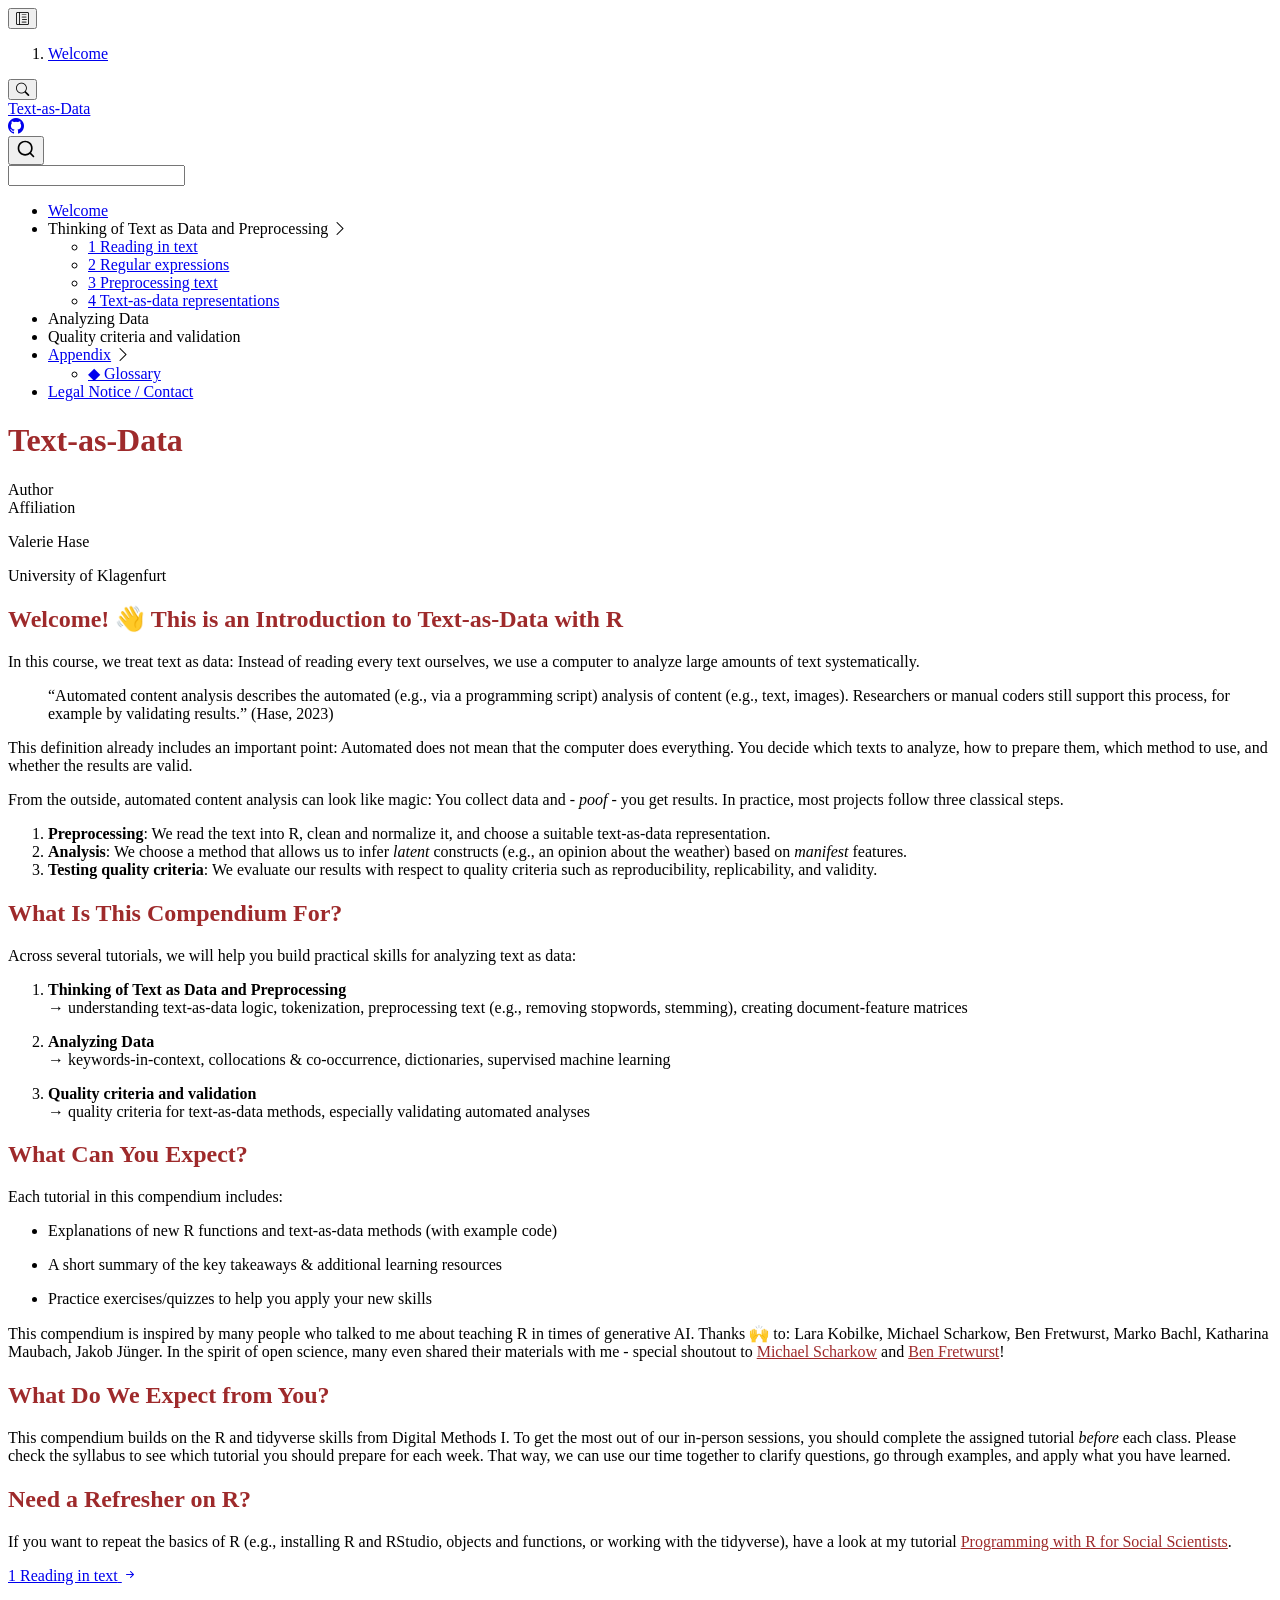
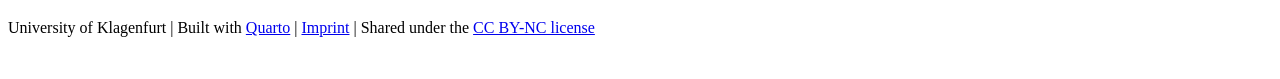
==== commit 54296339: "push tutorials 1-4" ====
--- a/docs/index.html
+++ b/docs/index.html
@@ -2,7 +2,7 @@
 <html xmlns="http://www.w3.org/1999/xhtml" lang="en" xml:lang="en"><head>
 
 <meta charset="utf-8">
-<meta name="generator" content="quarto-1.5.57">
+<meta name="generator" content="quarto-1.9.38">
 
 <meta name="viewport" content="width=device-width, initial-scale=1.0, user-scalable=yes">
 
@@ -10,6 +10,9 @@
 
 <title>Text-as-Data</title>
 <style>
+/* Default styles provided by pandoc.
+** See https://pandoc.org/MANUAL.html#variables-for-html for config info.
+*/
 code{white-space: pre-wrap;}
 span.smallcaps{font-variant: small-caps;}
 div.columns{display: flex; gap: min(4vw, 1.5em);}
@@ -31,16 +34,17 @@
 <script src="site_libs/quarto-search/fuse.min.js"></script>
 <script src="site_libs/quarto-search/quarto-search.js"></script>
 <meta name="quarto:offset" content="./">
-<link href="./80-appendix.html" rel="next">
-<script src="site_libs/quarto-html/quarto.js"></script>
+<link href="./1-reading-in-text.html" rel="next">
+<script src="site_libs/quarto-html/quarto.js" type="module"></script>
+<script src="site_libs/quarto-html/tabsets/tabsets.js" type="module"></script>
 <script src="site_libs/quarto-html/popper.min.js"></script>
 <script src="site_libs/quarto-html/tippy.umd.min.js"></script>
 <script src="site_libs/quarto-html/anchor.min.js"></script>
 <link href="site_libs/quarto-html/tippy.css" rel="stylesheet">
-<link href="site_libs/quarto-html/quarto-syntax-highlighting.css" rel="stylesheet" id="quarto-text-highlighting-styles">
+<link href="site_libs/quarto-html/quarto-syntax-highlighting-15634bcf2e68342d4ad2dfa704d543f6.css" rel="stylesheet" id="quarto-text-highlighting-styles">
 <script src="site_libs/bootstrap/bootstrap.min.js"></script>
 <link href="site_libs/bootstrap/bootstrap-icons.css" rel="stylesheet">
-<link href="site_libs/bootstrap/bootstrap.min.css" rel="stylesheet" id="quarto-bootstrap" data-mode="light">
+<link href="site_libs/bootstrap/bootstrap-9e3e5b9121e68b3f077afb32f2c64d95.min.css" rel="stylesheet" append-hash="true" id="quarto-bootstrap" data-mode="light">
 <script id="quarto-search-options" type="application/json">{
   "location": "sidebar",
   "copy-button": false,
@@ -71,10 +75,10 @@
 
 
 <link rel="stylesheet" href="files/www/custom.css">
-<link rel="stylesheet" href="ache-re-fresh">
+<link rel="stylesheet" href="ache-refresh">
 </head>
 
-<body class="nav-sidebar floating fullcontent">
+<body class="nav-sidebar floating fullcontent quarto-light">
 
 <div id="quarto-search-results"></div>
   <header id="quarto-header" class="headroom fixed-top">
@@ -117,8 +121,35 @@
   </div>
 </li>
         <li class="sidebar-item sidebar-item-section">
-      <span class="sidebar-item-text sidebar-link text-start">
- <span class="menu-text">Thinking of Text as Data and Preprocessing</span></span>
+      <div class="sidebar-item-container"> 
+            <a class="sidebar-item-text sidebar-link text-start" data-bs-toggle="collapse" data-bs-target="#quarto-sidebar-section-1" role="navigation" aria-expanded="true">
+ <span class="menu-text">Thinking of Text as Data and Preprocessing</span></a>
+          <a class="sidebar-item-toggle text-start" data-bs-toggle="collapse" data-bs-target="#quarto-sidebar-section-1" role="navigation" aria-expanded="true" aria-label="Toggle section">
+            <i class="bi bi-chevron-right ms-2"></i>
+          </a> 
+      </div>
+      <ul id="quarto-sidebar-section-1" class="collapse list-unstyled sidebar-section depth1 show">  
+          <li class="sidebar-item">
+  <div class="sidebar-item-container"> 
+  <a href="./1-reading-in-text.html" class="sidebar-item-text sidebar-link"><span class="chapter-title">1 Reading in text</span></a>
+  </div>
+</li>
+          <li class="sidebar-item">
+  <div class="sidebar-item-container"> 
+  <a href="./2-regular-expressions.html" class="sidebar-item-text sidebar-link"><span class="chapter-title">2 Regular expressions</span></a>
+  </div>
+</li>
+          <li class="sidebar-item">
+  <div class="sidebar-item-container"> 
+  <a href="./3-preprocessing.html" class="sidebar-item-text sidebar-link"><span class="chapter-title">3 Preprocessing text</span></a>
+  </div>
+</li>
+          <li class="sidebar-item">
+  <div class="sidebar-item-container"> 
+  <a href="./4-text-as-data-representations.html" class="sidebar-item-text sidebar-link"><span class="chapter-title">4 Text-as-data representations</span></a>
+  </div>
+</li>
+      </ul>
   </li>
         <li class="sidebar-item sidebar-item-section">
       <span class="sidebar-item-text sidebar-link text-start">
@@ -190,8 +221,22 @@
 </header>
 
 
-<section id="welcome-what-is-this-compendium-for" class="level2 unnumbered">
-<h2 class="unnumbered anchored" data-anchor-id="welcome-what-is-this-compendium-for">Welcome! 👋 What Is This Compendium For?</h2>
+<section id="welcome-this-is-an-introduction-to-text-as-data-with-r" class="level2 unnumbered">
+<h2 class="unnumbered anchored" data-anchor-id="welcome-this-is-an-introduction-to-text-as-data-with-r">Welcome! 👋 This is an Introduction to Text-as-Data with R</h2>
+<p>In this course, we treat text as data: Instead of reading every text ourselves, we use a computer to analyze large amounts of text systematically.</p>
+<blockquote class="blockquote">
+<p>“Automated content analysis describes the automated (e.g., via a programming script) analysis of content (e.g., text, images). Researchers or manual coders still support this process, for example by validating results.” (Hase, 2023)</p>
+</blockquote>
+<p>This definition already includes an important point: Automated does not mean that the computer does everything. You decide which texts to analyze, how to prepare them, which method to use, and whether the results are valid.</p>
+<p>From the outside, automated content analysis can look like magic: You collect data and - <em>poof</em> - you get results. In practice, most projects follow three classical steps.</p>
+<ol type="1">
+<li><strong>Preprocessing</strong>: We read the text into R, clean and normalize it, and choose a suitable text-as-data representation.</li>
+<li><strong>Analysis</strong>: We choose a method that allows us to infer <em>latent</em> constructs (e.g., an opinion about the weather) based on <em>manifest</em> features.</li>
+<li><strong>Testing quality criteria</strong>: We evaluate our results with respect to quality criteria such as reproducibility, replicability, and validity.</li>
+</ol>
+</section>
+<section id="what-is-this-compendium-for" class="level2 unnumbered">
+<h2 class="unnumbered anchored" data-anchor-id="what-is-this-compendium-for">What Is This Compendium For?</h2>
 <p>Across several tutorials, we will help you build practical skills for analyzing text as data:</p>
 <ol type="1">
 <li><p><strong>Thinking of Text as Data and Preprocessing</strong><br>
@@ -210,250 +255,258 @@
 <li><p>A short summary of the key takeaways &amp; additional learning resources</p></li>
 <li><p>Practice exercises/quizzes to help you apply your new skills</p></li>
 </ul>
-<p>This tutorial is inspired by many people who talked to me about teaching R in times of generative AI. Thanks 🙌 to: Lara Kobilke, Michael Scharkow, Ben Fretwurst, Marko Bachl, Katharina Maubach, Jakob Jünger. In the spirit of open science, many even shared their materials with me - special shoutout to <a href="https://stats.ifp.uni-mainz.de/">Michael Scharkow</a> and <a href="https://ikmz.pages.uzh.ch/Wissen-macht-R/">Ben Fretwurst</a>!</p>
+<p>This compendium is inspired by many people who talked to me about teaching R in times of generative AI. Thanks 🙌 to: Lara Kobilke, Michael Scharkow, Ben Fretwurst, Marko Bachl, Katharina Maubach, Jakob Jünger. In the spirit of open science, many even shared their materials with me - special shoutout to <a href="https://stats.ifp.uni-mainz.de/">Michael Scharkow</a> and <a href="https://ikmz.pages.uzh.ch/Wissen-macht-R/">Ben Fretwurst</a>!</p>
 </section>
 <section id="what-do-we-expect-from-you" class="level2 unnumbered">
 <h2 class="unnumbered anchored" data-anchor-id="what-do-we-expect-from-you">What Do We Expect from You?</h2>
 <p>This compendium builds on the R and tidyverse skills from Digital Methods I. To get the most out of our in-person sessions, you should complete the assigned tutorial <em>before</em> each class. Please check the syllabus to see which tutorial you should prepare for each week. That way, we can use our time together to clarify questions, go through examples, and apply what you have learned.</p>
+</section>
+<section id="need-a-refresher-on-r" class="level2 unnumbered">
+<h2 class="unnumbered anchored" data-anchor-id="need-a-refresher-on-r">Need a Refresher on R?</h2>
+<p>If you want to repeat the basics of R (e.g., installing R and RStudio, objects and functions, or working with the tidyverse), have a look at my tutorial <a href="https://media-methods.github.io/programming-with-r/">Programming with R for Social Scientists</a>.</p>
 
 
 </section>
 
 </main> <!-- /main -->
 <script id="quarto-html-after-body" type="application/javascript">
-window.document.addEventListener("DOMContentLoaded", function (event) {
-  const toggleBodyColorMode = (bsSheetEl) => {
-    const mode = bsSheetEl.getAttribute("data-mode");
-    const bodyEl = window.document.querySelector("body");
-    if (mode === "dark") {
-      bodyEl.classList.add("quarto-dark");
-      bodyEl.classList.remove("quarto-light");
-    } else {
-      bodyEl.classList.add("quarto-light");
-      bodyEl.classList.remove("quarto-dark");
-    }
-  }
-  const toggleBodyColorPrimary = () => {
-    const bsSheetEl = window.document.querySelector("link#quarto-bootstrap");
-    if (bsSheetEl) {
-      toggleBodyColorMode(bsSheetEl);
-    }
-  }
-  toggleBodyColorPrimary();  
-  const icon = "";
-  const anchorJS = new window.AnchorJS();
-  anchorJS.options = {
-    placement: 'right',
-    icon: icon
-  };
-  anchorJS.add('.anchored');
-  const isCodeAnnotation = (el) => {
-    for (const clz of el.classList) {
-      if (clz.startsWith('code-annotation-')) {                     
-        return true;
-      }
-    }
-    return false;
-  }
-  const onCopySuccess = function(e) {
-    // button target
-    const button = e.trigger;
-    // don't keep focus
-    button.blur();
-    // flash "checked"
-    button.classList.add('code-copy-button-checked');
-    var currentTitle = button.getAttribute("title");
-    button.setAttribute("title", "Copied!");
-    let tooltip;
-    if (window.bootstrap) {
-      button.setAttribute("data-bs-toggle", "tooltip");
-      button.setAttribute("data-bs-placement", "left");
-      button.setAttribute("data-bs-title", "Copied!");
-      tooltip = new bootstrap.Tooltip(button, 
-        { trigger: "manual", 
-          customClass: "code-copy-button-tooltip",
-          offset: [0, -8]});
-      tooltip.show();    
-    }
-    setTimeout(function() {
-      if (tooltip) {
-        tooltip.hide();
-        button.removeAttribute("data-bs-title");
-        button.removeAttribute("data-bs-toggle");
-        button.removeAttribute("data-bs-placement");
-      }
-      button.setAttribute("title", currentTitle);
-      button.classList.remove('code-copy-button-checked');
-    }, 1000);
-    // clear code selection
-    e.clearSelection();
-  }
-  const getTextToCopy = function(trigger) {
-      const codeEl = trigger.previousElementSibling.cloneNode(true);
+  window.document.addEventListener("DOMContentLoaded", function (event) {
+    const icon = "";
+    const anchorJS = new window.AnchorJS();
+    anchorJS.options = {
+      placement: 'right',
+      icon: icon
+    };
+    anchorJS.add('.anchored');
+    const isCodeAnnotation = (el) => {
+      for (const clz of el.classList) {
+        if (clz.startsWith('code-annotation-')) {                     
+          return true;
+        }
+      }
+      return false;
+    }
+    const onCopySuccess = function(e) {
+      // button target
+      const button = e.trigger;
+      // don't keep focus
+      button.blur();
+      // flash "checked"
+      button.classList.add('code-copy-button-checked');
+      var currentTitle = button.getAttribute("title");
+      button.setAttribute("title", "Copied!");
+      let tooltip;
+      if (window.bootstrap) {
+        button.setAttribute("data-bs-toggle", "tooltip");
+        button.setAttribute("data-bs-placement", "left");
+        button.setAttribute("data-bs-title", "Copied!");
+        tooltip = new bootstrap.Tooltip(button, 
+          { trigger: "manual", 
+            customClass: "code-copy-button-tooltip",
+            offset: [0, -8]});
+        tooltip.show();    
+      }
+      setTimeout(function() {
+        if (tooltip) {
+          tooltip.hide();
+          button.removeAttribute("data-bs-title");
+          button.removeAttribute("data-bs-toggle");
+          button.removeAttribute("data-bs-placement");
+        }
+        button.setAttribute("title", currentTitle);
+        button.classList.remove('code-copy-button-checked');
+      }, 1000);
+      // clear code selection
+      e.clearSelection();
+    }
+    const getTextToCopy = function(trigger) {
+      const outerScaffold = trigger.parentElement.cloneNode(true);
+      const codeEl = outerScaffold.querySelector('code');
       for (const childEl of codeEl.children) {
         if (isCodeAnnotation(childEl)) {
           childEl.remove();
         }
       }
       return codeEl.innerText;
-  }
-  const clipboard = new window.ClipboardJS('.code-copy-button:not([data-in-quarto-modal])', {
-    text: getTextToCopy
-  });
-  clipboard.on('success', onCopySuccess);
-  if (window.document.getElementById('quarto-embedded-source-code-modal')) {
-    // For code content inside modals, clipBoardJS needs to be initialized with a container option
-    // TODO: Check when it could be a function (https://github.com/zenorocha/clipboard.js/issues/860)
-    const clipboardModal = new window.ClipboardJS('.code-copy-button[data-in-quarto-modal]', {
-      text: getTextToCopy,
-      container: window.document.getElementById('quarto-embedded-source-code-modal')
+    }
+    const clipboard = new window.ClipboardJS('.code-copy-button:not([data-in-quarto-modal])', {
+      text: getTextToCopy
     });
-    clipboardModal.on('success', onCopySuccess);
-  }
-    var localhostRegex = new RegExp(/^(?:http|https):\/\/localhost\:?[0-9]*\//);
-    var mailtoRegex = new RegExp(/^mailto:/);
-      var filterRegex = new RegExp("https:\/\/media-methods\.github\.io\/text-as-data\/");
-    var isInternal = (href) => {
-        return filterRegex.test(href) || localhostRegex.test(href) || mailtoRegex.test(href);
-    }
-    // Inspect non-navigation links and adorn them if external
- 	var links = window.document.querySelectorAll('a[href]:not(.nav-link):not(.navbar-brand):not(.toc-action):not(.sidebar-link):not(.sidebar-item-toggle):not(.pagination-link):not(.no-external):not([aria-hidden]):not(.dropdown-item):not(.quarto-navigation-tool):not(.about-link)');
-    for (var i=0; i<links.length; i++) {
-      const link = links[i];
-      if (!isInternal(link.href)) {
-        // undo the damage that might have been done by quarto-nav.js in the case of
-        // links that we want to consider external
-        if (link.dataset.originalHref !== undefined) {
-          link.href = link.dataset.originalHref;
-        }
-      }
-    }
-  function tippyHover(el, contentFn, onTriggerFn, onUntriggerFn) {
-    const config = {
-      allowHTML: true,
-      maxWidth: 500,
-      delay: 100,
-      arrow: false,
-      appendTo: function(el) {
-          return el.parentElement;
-      },
-      interactive: true,
-      interactiveBorder: 10,
-      theme: 'quarto',
-      placement: 'bottom-start',
-    };
-    if (contentFn) {
-      config.content = contentFn;
-    }
-    if (onTriggerFn) {
-      config.onTrigger = onTriggerFn;
-    }
-    if (onUntriggerFn) {
-      config.onUntrigger = onUntriggerFn;
-    }
-    window.tippy(el, config); 
-  }
-  const noterefs = window.document.querySelectorAll('a[role="doc-noteref"]');
-  for (var i=0; i<noterefs.length; i++) {
-    const ref = noterefs[i];
-    tippyHover(ref, function() {
-      // use id or data attribute instead here
-      let href = ref.getAttribute('data-footnote-href') || ref.getAttribute('href');
-      try { href = new URL(href).hash; } catch {}
-      const id = href.replace(/^#\/?/, "");
-      const note = window.document.getElementById(id);
-      if (note) {
-        return note.innerHTML;
+    clipboard.on('success', onCopySuccess);
+    if (window.document.getElementById('quarto-embedded-source-code-modal')) {
+      const clipboardModal = new window.ClipboardJS('.code-copy-button[data-in-quarto-modal]', {
+        text: getTextToCopy,
+        container: window.document.getElementById('quarto-embedded-source-code-modal')
+      });
+      clipboardModal.on('success', onCopySuccess);
+    }
+      var localhostRegex = new RegExp(/^(?:http|https):\/\/localhost\:?[0-9]*\//);
+      var mailtoRegex = new RegExp(/^mailto:/);
+        var filterRegex = new RegExp("https:\/\/media-methods\.github\.io\/text-as-data\/");
+      var isInternal = (href) => {
+          return filterRegex.test(href) || localhostRegex.test(href) || mailtoRegex.test(href);
+      }
+      // Inspect non-navigation links and adorn them if external
+     var links = window.document.querySelectorAll('a[href]:not(.nav-link):not(.navbar-brand):not(.toc-action):not(.sidebar-link):not(.sidebar-item-toggle):not(.pagination-link):not(.no-external):not([aria-hidden]):not(.dropdown-item):not(.quarto-navigation-tool):not(.about-link)');
+      for (var i=0; i<links.length; i++) {
+        const link = links[i];
+        if (!isInternal(link.href)) {
+          // undo the damage that might have been done by quarto-nav.js in the case of
+          // links that we want to consider external
+          if (link.dataset.originalHref !== undefined) {
+            link.href = link.dataset.originalHref;
+          }
+        }
+      }
+    function tippyHover(el, contentFn, onTriggerFn, onUntriggerFn) {
+      const config = {
+        allowHTML: true,
+        maxWidth: 500,
+        delay: 100,
+        arrow: false,
+        appendTo: function(el) {
+            return el.parentElement;
+        },
+        interactive: true,
+        interactiveBorder: 10,
+        theme: 'quarto',
+        placement: 'bottom-start',
+      };
+      if (contentFn) {
+        config.content = contentFn;
+      }
+      if (onTriggerFn) {
+        config.onTrigger = onTriggerFn;
+      }
+      if (onUntriggerFn) {
+        config.onUntrigger = onUntriggerFn;
+      }
+      window.tippy(el, config); 
+    }
+    const noterefs = window.document.querySelectorAll('a[role="doc-noteref"]');
+    for (var i=0; i<noterefs.length; i++) {
+      const ref = noterefs[i];
+      tippyHover(ref, function() {
+        // use id or data attribute instead here
+        let href = ref.getAttribute('data-footnote-href') || ref.getAttribute('href');
+        try { href = new URL(href).hash; } catch {}
+        const id = href.replace(/^#\/?/, "");
+        const note = window.document.getElementById(id);
+        if (note) {
+          return note.innerHTML;
+        } else {
+          return "";
+        }
+      });
+    }
+    const xrefs = window.document.querySelectorAll('a.quarto-xref');
+    const processXRef = (id, note) => {
+      // Strip column container classes
+      const stripColumnClz = (el) => {
+        el.classList.remove("page-full", "page-columns");
+        if (el.children) {
+          for (const child of el.children) {
+            stripColumnClz(child);
+          }
+        }
+      }
+      stripColumnClz(note)
+      if (id === null || id.startsWith('sec-')) {
+        // Special case sections, only their first couple elements
+        const container = document.createElement("div");
+        if (note.children && note.children.length > 2) {
+          container.appendChild(note.children[0].cloneNode(true));
+          for (let i = 1; i < note.children.length; i++) {
+            const child = note.children[i];
+            if (child.tagName === "P" && child.innerText === "") {
+              continue;
+            } else {
+              container.appendChild(child.cloneNode(true));
+              break;
+            }
+          }
+          if (window.Quarto?.typesetMath) {
+            window.Quarto.typesetMath(container);
+          }
+          return container.innerHTML
+        } else {
+          if (window.Quarto?.typesetMath) {
+            window.Quarto.typesetMath(note);
+          }
+          return note.innerHTML;
+        }
       } else {
-        return "";
-      }
-    });
-  }
-  const xrefs = window.document.querySelectorAll('a.quarto-xref');
-  const processXRef = (id, note) => {
-    // Strip column container classes
-    const stripColumnClz = (el) => {
-      el.classList.remove("page-full", "page-columns");
-      if (el.children) {
-        for (const child of el.children) {
-          stripColumnClz(child);
-        }
-      }
-    }
-    stripColumnClz(note)
-    if (id === null || id.startsWith('sec-')) {
-      // Special case sections, only their first couple elements
-      const container = document.createElement("div");
-      if (note.children && note.children.length > 2) {
-        container.appendChild(note.children[0].cloneNode(true));
-        for (let i = 1; i < note.children.length; i++) {
-          const child = note.children[i];
-          if (child.tagName === "P" && child.innerText === "") {
-            continue;
-          } else {
-            container.appendChild(child.cloneNode(true));
-            break;
-          }
-        }
-        if (window.Quarto?.typesetMath) {
-          window.Quarto.typesetMath(container);
-        }
-        return container.innerHTML
-      } else {
+        // Remove any anchor links if they are present
+        const anchorLink = note.querySelector('a.anchorjs-link');
+        if (anchorLink) {
+          anchorLink.remove();
+        }
         if (window.Quarto?.typesetMath) {
           window.Quarto.typesetMath(note);
         }
-        return note.innerHTML;
-      }
-    } else {
-      // Remove any anchor links if they are present
-      const anchorLink = note.querySelector('a.anchorjs-link');
-      if (anchorLink) {
-        anchorLink.remove();
-      }
-      if (window.Quarto?.typesetMath) {
-        window.Quarto.typesetMath(note);
-      }
-      // TODO in 1.5, we should make sure this works without a callout special case
-      if (note.classList.contains("callout")) {
-        return note.outerHTML;
-      } else {
-        return note.innerHTML;
-      }
-    }
-  }
-  for (var i=0; i<xrefs.length; i++) {
-    const xref = xrefs[i];
-    tippyHover(xref, undefined, function(instance) {
-      instance.disable();
-      let url = xref.getAttribute('href');
-      let hash = undefined; 
-      if (url.startsWith('#')) {
-        hash = url;
-      } else {
-        try { hash = new URL(url).hash; } catch {}
-      }
-      if (hash) {
-        const id = hash.replace(/^#\/?/, "");
-        const note = window.document.getElementById(id);
-        if (note !== null) {
-          try {
-            const html = processXRef(id, note.cloneNode(true));
-            instance.setContent(html);
-          } finally {
-            instance.enable();
-            instance.show();
-          }
+        if (note.classList.contains("callout")) {
+          return note.outerHTML;
         } else {
-          // See if we can fetch this
-          fetch(url.split('#')[0])
+          return note.innerHTML;
+        }
+      }
+    }
+    for (var i=0; i<xrefs.length; i++) {
+      const xref = xrefs[i];
+      tippyHover(xref, undefined, function(instance) {
+        instance.disable();
+        let url = xref.getAttribute('href');
+        let hash = undefined; 
+        if (url.startsWith('#')) {
+          hash = url;
+        } else {
+          try { hash = new URL(url).hash; } catch {}
+        }
+        if (hash) {
+          const id = hash.replace(/^#\/?/, "");
+          const note = window.document.getElementById(id);
+          if (note !== null) {
+            try {
+              const html = processXRef(id, note.cloneNode(true));
+              instance.setContent(html);
+            } finally {
+              instance.enable();
+              instance.show();
+            }
+          } else {
+            // See if we can fetch this
+            fetch(url.split('#')[0])
+            .then(res => res.text())
+            .then(html => {
+              const parser = new DOMParser();
+              const htmlDoc = parser.parseFromString(html, "text/html");
+              const note = htmlDoc.getElementById(id);
+              if (note !== null) {
+                const html = processXRef(id, note);
+                instance.setContent(html);
+              } 
+            }).finally(() => {
+              instance.enable();
+              instance.show();
+            });
+          }
+        } else {
+          // See if we can fetch a full url (with no hash to target)
+          // This is a special case and we should probably do some content thinning / targeting
+          fetch(url)
           .then(res => res.text())
           .then(html => {
             const parser = new DOMParser();
             const htmlDoc = parser.parseFromString(html, "text/html");
-            const note = htmlDoc.getElementById(id);
+            const note = htmlDoc.querySelector('main.content');
             if (note !== null) {
-              const html = processXRef(id, note);
+              // This should only happen for chapter cross references
+              // (since there is no id in the URL)
+              // remove the first header
+              if (note.children.length > 0 && note.children[0].tagName === "HEADER") {
+                note.children[0].remove();
+              }
+              const html = processXRef(null, note);
               instance.setContent(html);
             } 
           }).finally(() => {
@@ -461,191 +514,167 @@
             instance.show();
           });
         }
+      }, function(instance) {
+      });
+    }
+        let selectedAnnoteEl;
+        const selectorForAnnotation = ( cell, annotation) => {
+          let cellAttr = 'data-code-cell="' + cell + '"';
+          let lineAttr = 'data-code-annotation="' +  annotation + '"';
+          const selector = 'span[' + cellAttr + '][' + lineAttr + ']';
+          return selector;
+        }
+        const selectCodeLines = (annoteEl) => {
+          const doc = window.document;
+          const targetCell = annoteEl.getAttribute("data-target-cell");
+          const targetAnnotation = annoteEl.getAttribute("data-target-annotation");
+          const annoteSpan = window.document.querySelector(selectorForAnnotation(targetCell, targetAnnotation));
+          const lines = annoteSpan.getAttribute("data-code-lines").split(",");
+          const lineIds = lines.map((line) => {
+            return targetCell + "-" + line;
+          })
+          let top = null;
+          let height = null;
+          let parent = null;
+          if (lineIds.length > 0) {
+              //compute the position of the single el (top and bottom and make a div)
+              const el = window.document.getElementById(lineIds[0]);
+              top = el.offsetTop;
+              height = el.offsetHeight;
+              parent = el.parentElement.parentElement;
+            if (lineIds.length > 1) {
+              const lastEl = window.document.getElementById(lineIds[lineIds.length - 1]);
+              const bottom = lastEl.offsetTop + lastEl.offsetHeight;
+              height = bottom - top;
+            }
+            if (top !== null && height !== null && parent !== null) {
+              // cook up a div (if necessary) and position it 
+              let div = window.document.getElementById("code-annotation-line-highlight");
+              if (div === null) {
+                div = window.document.createElement("div");
+                div.setAttribute("id", "code-annotation-line-highlight");
+                div.style.position = 'absolute';
+                parent.appendChild(div);
+              }
+              div.style.top = top - 2 + "px";
+              div.style.height = height + 4 + "px";
+              div.style.left = 0;
+              let gutterDiv = window.document.getElementById("code-annotation-line-highlight-gutter");
+              if (gutterDiv === null) {
+                gutterDiv = window.document.createElement("div");
+                gutterDiv.setAttribute("id", "code-annotation-line-highlight-gutter");
+                gutterDiv.style.position = 'absolute';
+                const codeCell = window.document.getElementById(targetCell);
+                const gutter = codeCell.querySelector('.code-annotation-gutter');
+                gutter.appendChild(gutterDiv);
+              }
+              gutterDiv.style.top = top - 2 + "px";
+              gutterDiv.style.height = height + 4 + "px";
+            }
+            selectedAnnoteEl = annoteEl;
+          }
+        };
+        const unselectCodeLines = () => {
+          const elementsIds = ["code-annotation-line-highlight", "code-annotation-line-highlight-gutter"];
+          elementsIds.forEach((elId) => {
+            const div = window.document.getElementById(elId);
+            if (div) {
+              div.remove();
+            }
+          });
+          selectedAnnoteEl = undefined;
+        };
+          // Handle positioning of the toggle
+      window.addEventListener(
+        "resize",
+        throttle(() => {
+          elRect = undefined;
+          if (selectedAnnoteEl) {
+            selectCodeLines(selectedAnnoteEl);
+          }
+        }, 10)
+      );
+      function throttle(fn, ms) {
+      let throttle = false;
+      let timer;
+        return (...args) => {
+          if(!throttle) { // first call gets through
+              fn.apply(this, args);
+              throttle = true;
+          } else { // all the others get throttled
+              if(timer) clearTimeout(timer); // cancel #2
+              timer = setTimeout(() => {
+                fn.apply(this, args);
+                timer = throttle = false;
+              }, ms);
+          }
+        };
+      }
+        // Attach click handler to the DT
+        const annoteDls = window.document.querySelectorAll('dt[data-target-cell]');
+        for (const annoteDlNode of annoteDls) {
+          annoteDlNode.addEventListener('click', (event) => {
+            const clickedEl = event.target;
+            if (clickedEl !== selectedAnnoteEl) {
+              unselectCodeLines();
+              const activeEl = window.document.querySelector('dt[data-target-cell].code-annotation-active');
+              if (activeEl) {
+                activeEl.classList.remove('code-annotation-active');
+              }
+              selectCodeLines(clickedEl);
+              clickedEl.classList.add('code-annotation-active');
+            } else {
+              // Unselect the line
+              unselectCodeLines();
+              clickedEl.classList.remove('code-annotation-active');
+            }
+          });
+        }
+    const findCites = (el) => {
+      const parentEl = el.parentElement;
+      if (parentEl) {
+        const cites = parentEl.dataset.cites;
+        if (cites) {
+          return {
+            el,
+            cites: cites.split(' ')
+          };
+        } else {
+          return findCites(el.parentElement)
+        }
       } else {
-        // See if we can fetch a full url (with no hash to target)
-        // This is a special case and we should probably do some content thinning / targeting
-        fetch(url)
-        .then(res => res.text())
-        .then(html => {
-          const parser = new DOMParser();
-          const htmlDoc = parser.parseFromString(html, "text/html");
-          const note = htmlDoc.querySelector('main.content');
-          if (note !== null) {
-            // This should only happen for chapter cross references
-            // (since there is no id in the URL)
-            // remove the first header
-            if (note.children.length > 0 && note.children[0].tagName === "HEADER") {
-              note.children[0].remove();
+        return undefined;
+      }
+    };
+    var bibliorefs = window.document.querySelectorAll('a[role="doc-biblioref"]');
+    for (var i=0; i<bibliorefs.length; i++) {
+      const ref = bibliorefs[i];
+      const citeInfo = findCites(ref);
+      if (citeInfo) {
+        tippyHover(citeInfo.el, function() {
+          var popup = window.document.createElement('div');
+          citeInfo.cites.forEach(function(cite) {
+            var citeDiv = window.document.createElement('div');
+            citeDiv.classList.add('hanging-indent');
+            citeDiv.classList.add('csl-entry');
+            var biblioDiv = window.document.getElementById('ref-' + cite);
+            if (biblioDiv) {
+              citeDiv.innerHTML = biblioDiv.innerHTML;
             }
-            const html = processXRef(null, note);
-            instance.setContent(html);
-          } 
-        }).finally(() => {
-          instance.enable();
-          instance.show();
+            popup.appendChild(citeDiv);
+          });
+          return popup.innerHTML;
         });
       }
-    }, function(instance) {
-    });
-  }
-      let selectedAnnoteEl;
-      const selectorForAnnotation = ( cell, annotation) => {
-        let cellAttr = 'data-code-cell="' + cell + '"';
-        let lineAttr = 'data-code-annotation="' +  annotation + '"';
-        const selector = 'span[' + cellAttr + '][' + lineAttr + ']';
-        return selector;
-      }
-      const selectCodeLines = (annoteEl) => {
-        const doc = window.document;
-        const targetCell = annoteEl.getAttribute("data-target-cell");
-        const targetAnnotation = annoteEl.getAttribute("data-target-annotation");
-        const annoteSpan = window.document.querySelector(selectorForAnnotation(targetCell, targetAnnotation));
-        const lines = annoteSpan.getAttribute("data-code-lines").split(",");
-        const lineIds = lines.map((line) => {
-          return targetCell + "-" + line;
-        })
-        let top = null;
-        let height = null;
-        let parent = null;
-        if (lineIds.length > 0) {
-            //compute the position of the single el (top and bottom and make a div)
-            const el = window.document.getElementById(lineIds[0]);
-            top = el.offsetTop;
-            height = el.offsetHeight;
-            parent = el.parentElement.parentElement;
-          if (lineIds.length > 1) {
-            const lastEl = window.document.getElementById(lineIds[lineIds.length - 1]);
-            const bottom = lastEl.offsetTop + lastEl.offsetHeight;
-            height = bottom - top;
-          }
-          if (top !== null && height !== null && parent !== null) {
-            // cook up a div (if necessary) and position it 
-            let div = window.document.getElementById("code-annotation-line-highlight");
-            if (div === null) {
-              div = window.document.createElement("div");
-              div.setAttribute("id", "code-annotation-line-highlight");
-              div.style.position = 'absolute';
-              parent.appendChild(div);
-            }
-            div.style.top = top - 2 + "px";
-            div.style.height = height + 4 + "px";
-            div.style.left = 0;
-            let gutterDiv = window.document.getElementById("code-annotation-line-highlight-gutter");
-            if (gutterDiv === null) {
-              gutterDiv = window.document.createElement("div");
-              gutterDiv.setAttribute("id", "code-annotation-line-highlight-gutter");
-              gutterDiv.style.position = 'absolute';
-              const codeCell = window.document.getElementById(targetCell);
-              const gutter = codeCell.querySelector('.code-annotation-gutter');
-              gutter.appendChild(gutterDiv);
-            }
-            gutterDiv.style.top = top - 2 + "px";
-            gutterDiv.style.height = height + 4 + "px";
-          }
-          selectedAnnoteEl = annoteEl;
-        }
-      };
-      const unselectCodeLines = () => {
-        const elementsIds = ["code-annotation-line-highlight", "code-annotation-line-highlight-gutter"];
-        elementsIds.forEach((elId) => {
-          const div = window.document.getElementById(elId);
-          if (div) {
-            div.remove();
-          }
-        });
-        selectedAnnoteEl = undefined;
-      };
-        // Handle positioning of the toggle
-    window.addEventListener(
-      "resize",
-      throttle(() => {
-        elRect = undefined;
-        if (selectedAnnoteEl) {
-          selectCodeLines(selectedAnnoteEl);
-        }
-      }, 10)
-    );
-    function throttle(fn, ms) {
-    let throttle = false;
-    let timer;
-      return (...args) => {
-        if(!throttle) { // first call gets through
-            fn.apply(this, args);
-            throttle = true;
-        } else { // all the others get throttled
-            if(timer) clearTimeout(timer); // cancel #2
-            timer = setTimeout(() => {
-              fn.apply(this, args);
-              timer = throttle = false;
-            }, ms);
-        }
-      };
-    }
-      // Attach click handler to the DT
-      const annoteDls = window.document.querySelectorAll('dt[data-target-cell]');
-      for (const annoteDlNode of annoteDls) {
-        annoteDlNode.addEventListener('click', (event) => {
-          const clickedEl = event.target;
-          if (clickedEl !== selectedAnnoteEl) {
-            unselectCodeLines();
-            const activeEl = window.document.querySelector('dt[data-target-cell].code-annotation-active');
-            if (activeEl) {
-              activeEl.classList.remove('code-annotation-active');
-            }
-            selectCodeLines(clickedEl);
-            clickedEl.classList.add('code-annotation-active');
-          } else {
-            // Unselect the line
-            unselectCodeLines();
-            clickedEl.classList.remove('code-annotation-active');
-          }
-        });
-      }
-  const findCites = (el) => {
-    const parentEl = el.parentElement;
-    if (parentEl) {
-      const cites = parentEl.dataset.cites;
-      if (cites) {
-        return {
-          el,
-          cites: cites.split(' ')
-        };
-      } else {
-        return findCites(el.parentElement)
-      }
-    } else {
-      return undefined;
-    }
-  };
-  var bibliorefs = window.document.querySelectorAll('a[role="doc-biblioref"]');
-  for (var i=0; i<bibliorefs.length; i++) {
-    const ref = bibliorefs[i];
-    const citeInfo = findCites(ref);
-    if (citeInfo) {
-      tippyHover(citeInfo.el, function() {
-        var popup = window.document.createElement('div');
-        citeInfo.cites.forEach(function(cite) {
-          var citeDiv = window.document.createElement('div');
-          citeDiv.classList.add('hanging-indent');
-          citeDiv.classList.add('csl-entry');
-          var biblioDiv = window.document.getElementById('ref-' + cite);
-          if (biblioDiv) {
-            citeDiv.innerHTML = biblioDiv.innerHTML;
-          }
-          popup.appendChild(citeDiv);
-        });
-        return popup.innerHTML;
-      });
-    }
-  }
-});
-</script>
+    }
+  });
+  </script>
 <nav class="page-navigation">
   <div class="nav-page nav-page-previous">
   </div>
   <div class="nav-page nav-page-next">
-      <a href="./80-appendix.html" class="pagination-link" aria-label="Appendix">
-        <span class="nav-page-text">Appendix</span> <i class="bi bi-arrow-right-short"></i>
+      <a href="./1-reading-in-text.html" class="pagination-link" aria-label="1 Reading in text">
+        <span class="nav-page-text"><span class="chapter-title">1 Reading in text</span></span> <i class="bi bi-arrow-right-short"></i>
       </a>
   </div>
 </nav>
--- a/docs/site_libs/quarto-html/quarto-syntax-highlighting-15634bcf2e68342d4ad2dfa704d543f6.css
+++ b/docs/site_libs/quarto-html/quarto-syntax-highlighting-15634bcf2e68342d4ad2dfa704d543f6.css
@@ -0,0 +1,236 @@
+/* quarto syntax highlight colors */
+:root {
+  --quarto-hl-ot-color: #003B4F;
+  --quarto-hl-at-color: #657422;
+  --quarto-hl-ss-color: #20794D;
+  --quarto-hl-an-color: #5E5E5E;
+  --quarto-hl-fu-color: #4758AB;
+  --quarto-hl-st-color: #20794D;
+  --quarto-hl-cf-color: #003B4F;
+  --quarto-hl-op-color: #5E5E5E;
+  --quarto-hl-er-color: #AD0000;
+  --quarto-hl-bn-color: #AD0000;
+  --quarto-hl-al-color: #AD0000;
+  --quarto-hl-va-color: #111111;
+  --quarto-hl-bu-color: inherit;
+  --quarto-hl-ex-color: inherit;
+  --quarto-hl-pp-color: #AD0000;
+  --quarto-hl-in-color: #5E5E5E;
+  --quarto-hl-vs-color: #20794D;
+  --quarto-hl-wa-color: #5E5E5E;
+  --quarto-hl-do-color: #5E5E5E;
+  --quarto-hl-im-color: #00769E;
+  --quarto-hl-ch-color: #20794D;
+  --quarto-hl-dt-color: #AD0000;
+  --quarto-hl-fl-color: #AD0000;
+  --quarto-hl-co-color: #5E5E5E;
+  --quarto-hl-cv-color: #5E5E5E;
+  --quarto-hl-cn-color: #8f5902;
+  --quarto-hl-sc-color: #5E5E5E;
+  --quarto-hl-dv-color: #AD0000;
+  --quarto-hl-kw-color: #003B4F;
+}
+
+/* other quarto variables */
+:root {
+  --quarto-font-monospace: SFMono-Regular, Menlo, Monaco, Consolas, "Liberation Mono", "Courier New", monospace;
+}
+
+/* syntax highlight based on Pandoc's rules */
+pre > code.sourceCode > span {
+  color: #003B4F;
+}
+
+code.sourceCode > span {
+  color: #003B4F;
+}
+
+div.sourceCode,
+div.sourceCode pre.sourceCode {
+  color: #003B4F;
+}
+
+/* Normal */
+code span {
+  color: #003B4F;
+}
+
+/* Alert */
+code span.al {
+  color: #AD0000;
+  font-style: inherit;
+}
+
+/* Annotation */
+code span.an {
+  color: #5E5E5E;
+  font-style: inherit;
+}
+
+/* Attribute */
+code span.at {
+  color: #657422;
+  font-style: inherit;
+}
+
+/* BaseN */
+code span.bn {
+  color: #AD0000;
+  font-style: inherit;
+}
+
+/* BuiltIn */
+code span.bu {
+  font-style: inherit;
+}
+
+/* ControlFlow */
+code span.cf {
+  color: #003B4F;
+  font-weight: bold;
+  font-style: inherit;
+}
+
+/* Char */
+code span.ch {
+  color: #20794D;
+  font-style: inherit;
+}
+
+/* Constant */
+code span.cn {
+  color: #8f5902;
+  font-style: inherit;
+}
+
+/* Comment */
+code span.co {
+  color: #5E5E5E;
+  font-style: inherit;
+}
+
+/* CommentVar */
+code span.cv {
+  color: #5E5E5E;
+  font-style: italic;
+}
+
+/* Documentation */
+code span.do {
+  color: #5E5E5E;
+  font-style: italic;
+}
+
+/* DataType */
+code span.dt {
+  color: #AD0000;
+  font-style: inherit;
+}
+
+/* DecVal */
+code span.dv {
+  color: #AD0000;
+  font-style: inherit;
+}
+
+/* Error */
+code span.er {
+  color: #AD0000;
+  font-style: inherit;
+}
+
+/* Extension */
+code span.ex {
+  font-style: inherit;
+}
+
+/* Float */
+code span.fl {
+  color: #AD0000;
+  font-style: inherit;
+}
+
+/* Function */
+code span.fu {
+  color: #4758AB;
+  font-style: inherit;
+}
+
+/* Import */
+code span.im {
+  color: #00769E;
+  font-style: inherit;
+}
+
+/* Information */
+code span.in {
+  color: #5E5E5E;
+  font-style: inherit;
+}
+
+/* Keyword */
+code span.kw {
+  color: #003B4F;
+  font-weight: bold;
+  font-style: inherit;
+}
+
+/* Operator */
+code span.op {
+  color: #5E5E5E;
+  font-style: inherit;
+}
+
+/* Other */
+code span.ot {
+  color: #003B4F;
+  font-style: inherit;
+}
+
+/* Preprocessor */
+code span.pp {
+  color: #AD0000;
+  font-style: inherit;
+}
+
+/* SpecialChar */
+code span.sc {
+  color: #5E5E5E;
+  font-style: inherit;
+}
+
+/* SpecialString */
+code span.ss {
+  color: #20794D;
+  font-style: inherit;
+}
+
+/* String */
+code span.st {
+  color: #20794D;
+  font-style: inherit;
+}
+
+/* Variable */
+code span.va {
+  color: #111111;
+  font-style: inherit;
+}
+
+/* VerbatimString */
+code span.vs {
+  color: #20794D;
+  font-style: inherit;
+}
+
+/* Warning */
+code span.wa {
+  color: #5E5E5E;
+  font-style: italic;
+}
+
+.prevent-inlining {
+  content: "</";
+}
+
+/*# sourceMappingURL=f23921c56f73e400b49028c9186a1aa0.css.map */
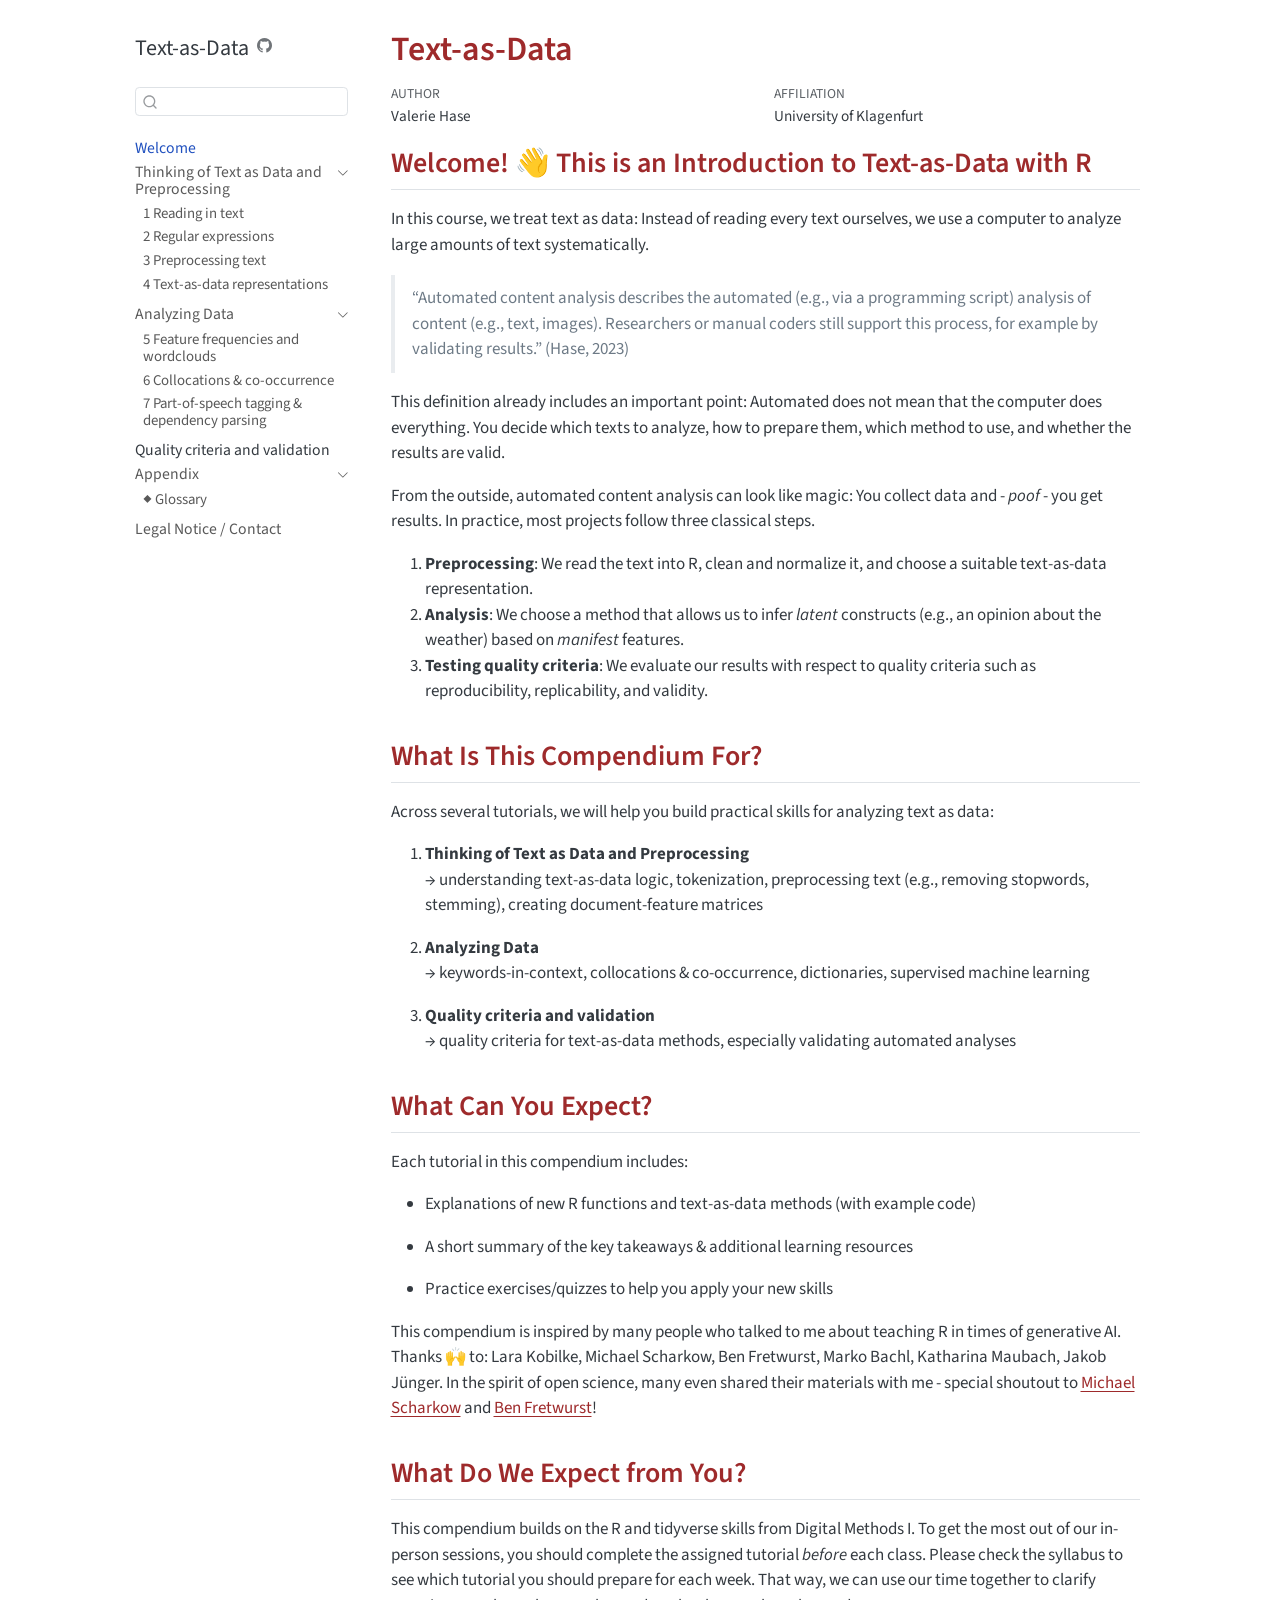
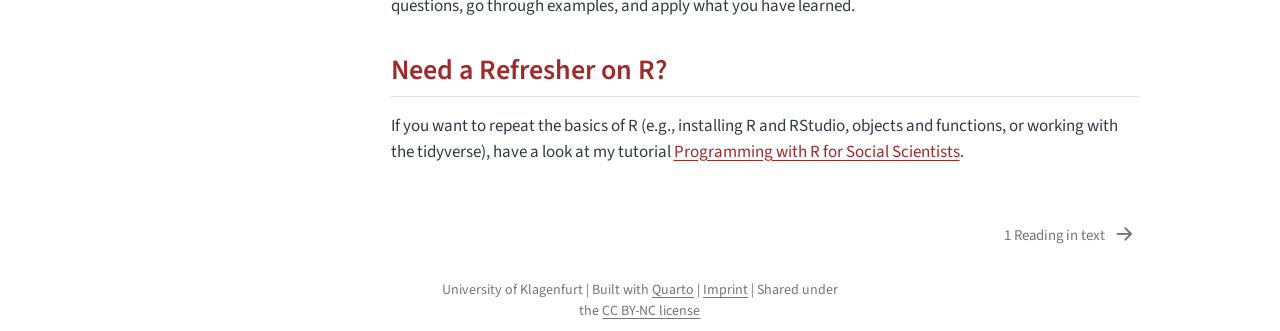
==== commit c94c3dbb: "update tutorials 5-7" ====
--- a/docs/index.html
+++ b/docs/index.html
@@ -2,7 +2,7 @@
 <html xmlns="http://www.w3.org/1999/xhtml" lang="en" xml:lang="en"><head>
 
 <meta charset="utf-8">
-<meta name="generator" content="quarto-1.9.38">
+<meta name="generator" content="quarto-1.10.18">
 
 <meta name="viewport" content="width=device-width, initial-scale=1.0, user-scalable=yes">
 
@@ -13,10 +13,13 @@
 /* Default styles provided by pandoc.
 ** See https://pandoc.org/MANUAL.html#variables-for-html for config info.
 */
-code{white-space: pre-wrap;}
 span.smallcaps{font-variant: small-caps;}
-div.columns{display: flex; gap: min(4vw, 1.5em);}
-div.column{flex: auto; overflow-x: auto;}
+div.columns{display: flex; gap: 1.5em;}
+div.column{flex: auto;}
+@media screen {
+div.columns{gap: min(4vw, 1.5em);}
+div.column{overflow-x: auto;}
+}
 div.hanging-indent{margin-left: 1.5em; text-indent: -1.5em;}
 ul.task-list{list-style: none;}
 ul.task-list li input[type="checkbox"] {
@@ -41,10 +44,10 @@
 <script src="site_libs/quarto-html/tippy.umd.min.js"></script>
 <script src="site_libs/quarto-html/anchor.min.js"></script>
 <link href="site_libs/quarto-html/tippy.css" rel="stylesheet">
-<link href="site_libs/quarto-html/quarto-syntax-highlighting-15634bcf2e68342d4ad2dfa704d543f6.css" rel="stylesheet" id="quarto-text-highlighting-styles">
+<link href="site_libs/quarto-html/quarto-syntax-highlighting-64a204ab8560d761af7679ceaba22944.css" rel="stylesheet" id="quarto-text-highlighting-styles">
 <script src="site_libs/bootstrap/bootstrap.min.js"></script>
 <link href="site_libs/bootstrap/bootstrap-icons.css" rel="stylesheet">
-<link href="site_libs/bootstrap/bootstrap-9e3e5b9121e68b3f077afb32f2c64d95.min.css" rel="stylesheet" append-hash="true" id="quarto-bootstrap" data-mode="light">
+<link href="site_libs/bootstrap/bootstrap-631496449bf32ff9b0bb69a6bfd9195d.min.css" rel="stylesheet" append-hash="true" id="quarto-bootstrap" data-mode="light">
 <script id="quarto-search-options" type="application/json">{
   "location": "sidebar",
   "copy-button": false,
@@ -152,8 +155,30 @@
       </ul>
   </li>
         <li class="sidebar-item sidebar-item-section">
-      <span class="sidebar-item-text sidebar-link text-start">
- <span class="menu-text">Analyzing Data</span></span>
+      <div class="sidebar-item-container"> 
+            <a class="sidebar-item-text sidebar-link text-start" data-bs-toggle="collapse" data-bs-target="#quarto-sidebar-section-2" role="navigation" aria-expanded="true">
+ <span class="menu-text">Analyzing Data</span></a>
+          <a class="sidebar-item-toggle text-start" data-bs-toggle="collapse" data-bs-target="#quarto-sidebar-section-2" role="navigation" aria-expanded="true" aria-label="Toggle section">
+            <i class="bi bi-chevron-right ms-2"></i>
+          </a> 
+      </div>
+      <ul id="quarto-sidebar-section-2" class="collapse list-unstyled sidebar-section depth1 show">  
+          <li class="sidebar-item">
+  <div class="sidebar-item-container"> 
+  <a href="./5-descriptive-insights.html" class="sidebar-item-text sidebar-link"><span class="chapter-title">5 Feature frequencies and wordclouds</span></a>
+  </div>
+</li>
+          <li class="sidebar-item">
+  <div class="sidebar-item-container"> 
+  <a href="./6-cooccurrence.html" class="sidebar-item-text sidebar-link"><span class="chapter-title">6 Collocations &amp; co-occurrence</span></a>
+  </div>
+</li>
+          <li class="sidebar-item">
+  <div class="sidebar-item-container"> 
+  <a href="./7-syntax.html" class="sidebar-item-text sidebar-link"><span class="chapter-title">7 Part-of-speech tagging &amp; dependency parsing</span></a>
+  </div>
+</li>
+      </ul>
   </li>
         <li class="sidebar-item sidebar-item-section">
       <span class="sidebar-item-text sidebar-link text-start">
--- a/docs/site_libs/quarto-html/quarto-syntax-highlighting-64a204ab8560d761af7679ceaba22944.css
+++ b/docs/site_libs/quarto-html/quarto-syntax-highlighting-64a204ab8560d761af7679ceaba22944.css
@@ -0,0 +1,236 @@
+/* quarto syntax highlight colors */
+:root {
+  --quarto-hl-ot-color: #003B4F;
+  --quarto-hl-at-color: #657422;
+  --quarto-hl-ss-color: #20794D;
+  --quarto-hl-an-color: #5E5E5E;
+  --quarto-hl-fu-color: #4758AB;
+  --quarto-hl-st-color: #20794D;
+  --quarto-hl-cf-color: #003B4F;
+  --quarto-hl-op-color: #5E5E5E;
+  --quarto-hl-er-color: #AD0000;
+  --quarto-hl-bn-color: #AD0000;
+  --quarto-hl-al-color: #AD0000;
+  --quarto-hl-va-color: #111111;
+  --quarto-hl-bu-color: inherit;
+  --quarto-hl-ex-color: inherit;
+  --quarto-hl-pp-color: #AD0000;
+  --quarto-hl-in-color: #5E5E5E;
+  --quarto-hl-vs-color: #20794D;
+  --quarto-hl-wa-color: #5E5E5E;
+  --quarto-hl-do-color: #5E5E5E;
+  --quarto-hl-im-color: #00769E;
+  --quarto-hl-ch-color: #20794D;
+  --quarto-hl-dt-color: #AD0000;
+  --quarto-hl-fl-color: #AD0000;
+  --quarto-hl-co-color: #5E5E5E;
+  --quarto-hl-cv-color: #5E5E5E;
+  --quarto-hl-cn-color: #8f5902;
+  --quarto-hl-sc-color: #5E5E5E;
+  --quarto-hl-dv-color: #AD0000;
+  --quarto-hl-kw-color: #003B4F;
+}
+
+/* other quarto variables */
+:root {
+  --quarto-font-monospace: SFMono-Regular, Menlo, Monaco, Consolas, "Liberation Mono", "Courier New", monospace;
+}
+
+/* syntax highlight based on Pandoc's rules */
+pre > code.sourceCode > span {
+  color: #003B4F;
+}
+
+code.sourceCode > span {
+  color: #003B4F;
+}
+
+div.sourceCode,
+div.sourceCode pre.sourceCode {
+  color: #003B4F;
+}
+
+/* Normal */
+code span {
+  color: #003B4F;
+}
+
+/* Alert */
+code span.al {
+  color: #AD0000;
+  font-style: inherit;
+}
+
+/* Annotation */
+code span.an {
+  color: #5E5E5E;
+  font-style: inherit;
+}
+
+/* Attribute */
+code span.at {
+  color: #657422;
+  font-style: inherit;
+}
+
+/* BaseN */
+code span.bn {
+  color: #AD0000;
+  font-style: inherit;
+}
+
+/* BuiltIn */
+code span.bu {
+  font-style: inherit;
+}
+
+/* ControlFlow */
+code span.cf {
+  color: #003B4F;
+  font-weight: bold;
+  font-style: inherit;
+}
+
+/* Char */
+code span.ch {
+  color: #20794D;
+  font-style: inherit;
+}
+
+/* Constant */
+code span.cn {
+  color: #8f5902;
+  font-style: inherit;
+}
+
+/* Comment */
+code span.co {
+  color: #5E5E5E;
+  font-style: inherit;
+}
+
+/* CommentVar */
+code span.cv {
+  color: #5E5E5E;
+  font-style: italic;
+}
+
+/* Documentation */
+code span.do {
+  color: #5E5E5E;
+  font-style: italic;
+}
+
+/* DataType */
+code span.dt {
+  color: #AD0000;
+  font-style: inherit;
+}
+
+/* DecVal */
+code span.dv {
+  color: #AD0000;
+  font-style: inherit;
+}
+
+/* Error */
+code span.er {
+  color: #AD0000;
+  font-style: inherit;
+}
+
+/* Extension */
+code span.ex {
+  font-style: inherit;
+}
+
+/* Float */
+code span.fl {
+  color: #AD0000;
+  font-style: inherit;
+}
+
+/* Function */
+code span.fu {
+  color: #4758AB;
+  font-style: inherit;
+}
+
+/* Import */
+code span.im {
+  color: #00769E;
+  font-style: inherit;
+}
+
+/* Information */
+code span.in {
+  color: #5E5E5E;
+  font-style: inherit;
+}
+
+/* Keyword */
+code span.kw {
+  color: #003B4F;
+  font-weight: bold;
+  font-style: inherit;
+}
+
+/* Operator */
+code span.op {
+  color: #5E5E5E;
+  font-style: inherit;
+}
+
+/* Other */
+code span.ot {
+  color: #003B4F;
+  font-style: inherit;
+}
+
+/* Preprocessor */
+code span.pp {
+  color: #AD0000;
+  font-style: inherit;
+}
+
+/* SpecialChar */
+code span.sc {
+  color: #5E5E5E;
+  font-style: inherit;
+}
+
+/* SpecialString */
+code span.ss {
+  color: #20794D;
+  font-style: inherit;
+}
+
+/* String */
+code span.st {
+  color: #20794D;
+  font-style: inherit;
+}
+
+/* Variable */
+code span.va {
+  color: #111111;
+  font-style: inherit;
+}
+
+/* VerbatimString */
+code span.vs {
+  color: #20794D;
+  font-style: inherit;
+}
+
+/* Warning */
+code span.wa {
+  color: #5E5E5E;
+  font-style: italic;
+}
+
+.prevent-inlining {
+  content: "</";
+}
+
+/*# sourceMappingURL=9d8d5bb603a83b8298b89080a598c93b.css.map */
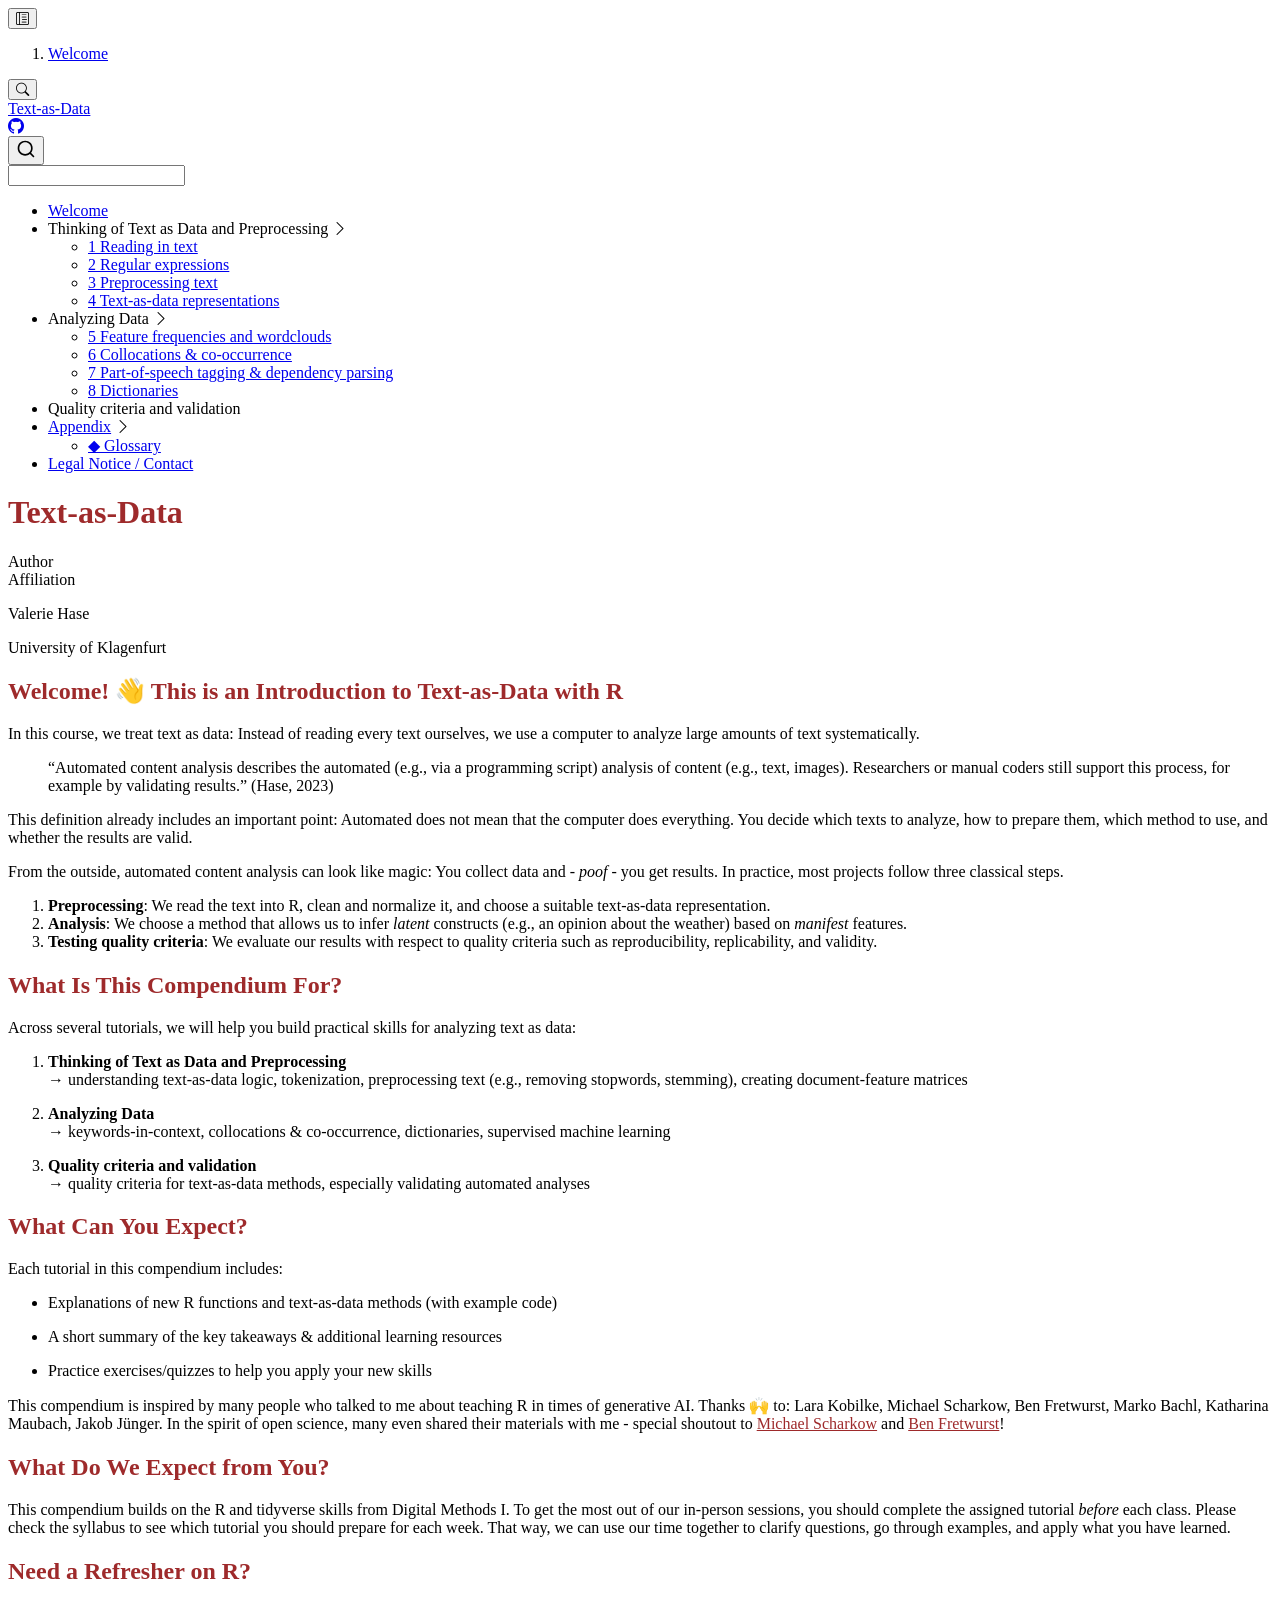
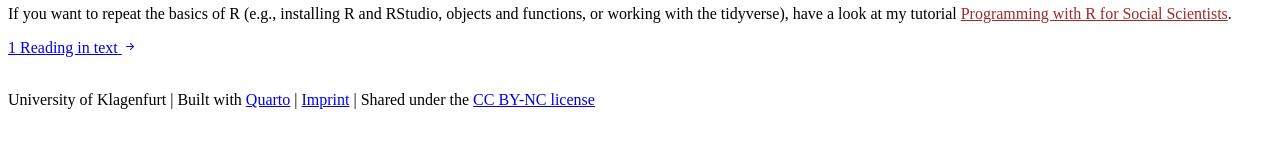
==== commit 0cf86b9f: "upload dictionary tutorial" ====
--- a/docs/index.html
+++ b/docs/index.html
@@ -2,7 +2,7 @@
 <html xmlns="http://www.w3.org/1999/xhtml" lang="en" xml:lang="en"><head>
 
 <meta charset="utf-8">
-<meta name="generator" content="quarto-1.10.18">
+<meta name="generator" content="quarto-1.9.38">
 
 <meta name="viewport" content="width=device-width, initial-scale=1.0, user-scalable=yes">
 
@@ -13,13 +13,10 @@
 /* Default styles provided by pandoc.
 ** See https://pandoc.org/MANUAL.html#variables-for-html for config info.
 */
+code{white-space: pre-wrap;}
 span.smallcaps{font-variant: small-caps;}
-div.columns{display: flex; gap: 1.5em;}
-div.column{flex: auto;}
-@media screen {
-div.columns{gap: min(4vw, 1.5em);}
-div.column{overflow-x: auto;}
-}
+div.columns{display: flex; gap: min(4vw, 1.5em);}
+div.column{flex: auto; overflow-x: auto;}
 div.hanging-indent{margin-left: 1.5em; text-indent: -1.5em;}
 ul.task-list{list-style: none;}
 ul.task-list li input[type="checkbox"] {
@@ -44,10 +41,10 @@
 <script src="site_libs/quarto-html/tippy.umd.min.js"></script>
 <script src="site_libs/quarto-html/anchor.min.js"></script>
 <link href="site_libs/quarto-html/tippy.css" rel="stylesheet">
-<link href="site_libs/quarto-html/quarto-syntax-highlighting-64a204ab8560d761af7679ceaba22944.css" rel="stylesheet" id="quarto-text-highlighting-styles">
+<link href="site_libs/quarto-html/quarto-syntax-highlighting-15634bcf2e68342d4ad2dfa704d543f6.css" rel="stylesheet" id="quarto-text-highlighting-styles">
 <script src="site_libs/bootstrap/bootstrap.min.js"></script>
 <link href="site_libs/bootstrap/bootstrap-icons.css" rel="stylesheet">
-<link href="site_libs/bootstrap/bootstrap-631496449bf32ff9b0bb69a6bfd9195d.min.css" rel="stylesheet" append-hash="true" id="quarto-bootstrap" data-mode="light">
+<link href="site_libs/bootstrap/bootstrap-9e3e5b9121e68b3f077afb32f2c64d95.min.css" rel="stylesheet" append-hash="true" id="quarto-bootstrap" data-mode="light">
 <script id="quarto-search-options" type="application/json">{
   "location": "sidebar",
   "copy-button": false,
@@ -176,6 +173,11 @@
           <li class="sidebar-item">
   <div class="sidebar-item-container"> 
   <a href="./7-syntax.html" class="sidebar-item-text sidebar-link"><span class="chapter-title">7 Part-of-speech tagging &amp; dependency parsing</span></a>
+  </div>
+</li>
+          <li class="sidebar-item">
+  <div class="sidebar-item-container"> 
+  <a href="./8-dictionaries.html" class="sidebar-item-text sidebar-link"><span class="chapter-title">8 Dictionaries</span></a>
   </div>
 </li>
       </ul>
--- a/docs/site_libs/quarto-html/quarto-syntax-highlighting-15634bcf2e68342d4ad2dfa704d543f6.css
+++ b/docs/site_libs/quarto-html/quarto-syntax-highlighting-15634bcf2e68342d4ad2dfa704d543f6.css
@@ -0,0 +1,236 @@
+/* quarto syntax highlight colors */
+:root {
+  --quarto-hl-ot-color: #003B4F;
+  --quarto-hl-at-color: #657422;
+  --quarto-hl-ss-color: #20794D;
+  --quarto-hl-an-color: #5E5E5E;
+  --quarto-hl-fu-color: #4758AB;
+  --quarto-hl-st-color: #20794D;
+  --quarto-hl-cf-color: #003B4F;
+  --quarto-hl-op-color: #5E5E5E;
+  --quarto-hl-er-color: #AD0000;
+  --quarto-hl-bn-color: #AD0000;
+  --quarto-hl-al-color: #AD0000;
+  --quarto-hl-va-color: #111111;
+  --quarto-hl-bu-color: inherit;
+  --quarto-hl-ex-color: inherit;
+  --quarto-hl-pp-color: #AD0000;
+  --quarto-hl-in-color: #5E5E5E;
+  --quarto-hl-vs-color: #20794D;
+  --quarto-hl-wa-color: #5E5E5E;
+  --quarto-hl-do-color: #5E5E5E;
+  --quarto-hl-im-color: #00769E;
+  --quarto-hl-ch-color: #20794D;
+  --quarto-hl-dt-color: #AD0000;
+  --quarto-hl-fl-color: #AD0000;
+  --quarto-hl-co-color: #5E5E5E;
+  --quarto-hl-cv-color: #5E5E5E;
+  --quarto-hl-cn-color: #8f5902;
+  --quarto-hl-sc-color: #5E5E5E;
+  --quarto-hl-dv-color: #AD0000;
+  --quarto-hl-kw-color: #003B4F;
+}
+
+/* other quarto variables */
+:root {
+  --quarto-font-monospace: SFMono-Regular, Menlo, Monaco, Consolas, "Liberation Mono", "Courier New", monospace;
+}
+
+/* syntax highlight based on Pandoc's rules */
+pre > code.sourceCode > span {
+  color: #003B4F;
+}
+
+code.sourceCode > span {
+  color: #003B4F;
+}
+
+div.sourceCode,
+div.sourceCode pre.sourceCode {
+  color: #003B4F;
+}
+
+/* Normal */
+code span {
+  color: #003B4F;
+}
+
+/* Alert */
+code span.al {
+  color: #AD0000;
+  font-style: inherit;
+}
+
+/* Annotation */
+code span.an {
+  color: #5E5E5E;
+  font-style: inherit;
+}
+
+/* Attribute */
+code span.at {
+  color: #657422;
+  font-style: inherit;
+}
+
+/* BaseN */
+code span.bn {
+  color: #AD0000;
+  font-style: inherit;
+}
+
+/* BuiltIn */
+code span.bu {
+  font-style: inherit;
+}
+
+/* ControlFlow */
+code span.cf {
+  color: #003B4F;
+  font-weight: bold;
+  font-style: inherit;
+}
+
+/* Char */
+code span.ch {
+  color: #20794D;
+  font-style: inherit;
+}
+
+/* Constant */
+code span.cn {
+  color: #8f5902;
+  font-style: inherit;
+}
+
+/* Comment */
+code span.co {
+  color: #5E5E5E;
+  font-style: inherit;
+}
+
+/* CommentVar */
+code span.cv {
+  color: #5E5E5E;
+  font-style: italic;
+}
+
+/* Documentation */
+code span.do {
+  color: #5E5E5E;
+  font-style: italic;
+}
+
+/* DataType */
+code span.dt {
+  color: #AD0000;
+  font-style: inherit;
+}
+
+/* DecVal */
+code span.dv {
+  color: #AD0000;
+  font-style: inherit;
+}
+
+/* Error */
+code span.er {
+  color: #AD0000;
+  font-style: inherit;
+}
+
+/* Extension */
+code span.ex {
+  font-style: inherit;
+}
+
+/* Float */
+code span.fl {
+  color: #AD0000;
+  font-style: inherit;
+}
+
+/* Function */
+code span.fu {
+  color: #4758AB;
+  font-style: inherit;
+}
+
+/* Import */
+code span.im {
+  color: #00769E;
+  font-style: inherit;
+}
+
+/* Information */
+code span.in {
+  color: #5E5E5E;
+  font-style: inherit;
+}
+
+/* Keyword */
+code span.kw {
+  color: #003B4F;
+  font-weight: bold;
+  font-style: inherit;
+}
+
+/* Operator */
+code span.op {
+  color: #5E5E5E;
+  font-style: inherit;
+}
+
+/* Other */
+code span.ot {
+  color: #003B4F;
+  font-style: inherit;
+}
+
+/* Preprocessor */
+code span.pp {
+  color: #AD0000;
+  font-style: inherit;
+}
+
+/* SpecialChar */
+code span.sc {
+  color: #5E5E5E;
+  font-style: inherit;
+}
+
+/* SpecialString */
+code span.ss {
+  color: #20794D;
+  font-style: inherit;
+}
+
+/* String */
+code span.st {
+  color: #20794D;
+  font-style: inherit;
+}
+
+/* Variable */
+code span.va {
+  color: #111111;
+  font-style: inherit;
+}
+
+/* VerbatimString */
+code span.vs {
+  color: #20794D;
+  font-style: inherit;
+}
+
+/* Warning */
+code span.wa {
+  color: #5E5E5E;
+  font-style: italic;
+}
+
+.prevent-inlining {
+  content: "</";
+}
+
+/*# sourceMappingURL=f23921c56f73e400b49028c9186a1aa0.css.map */
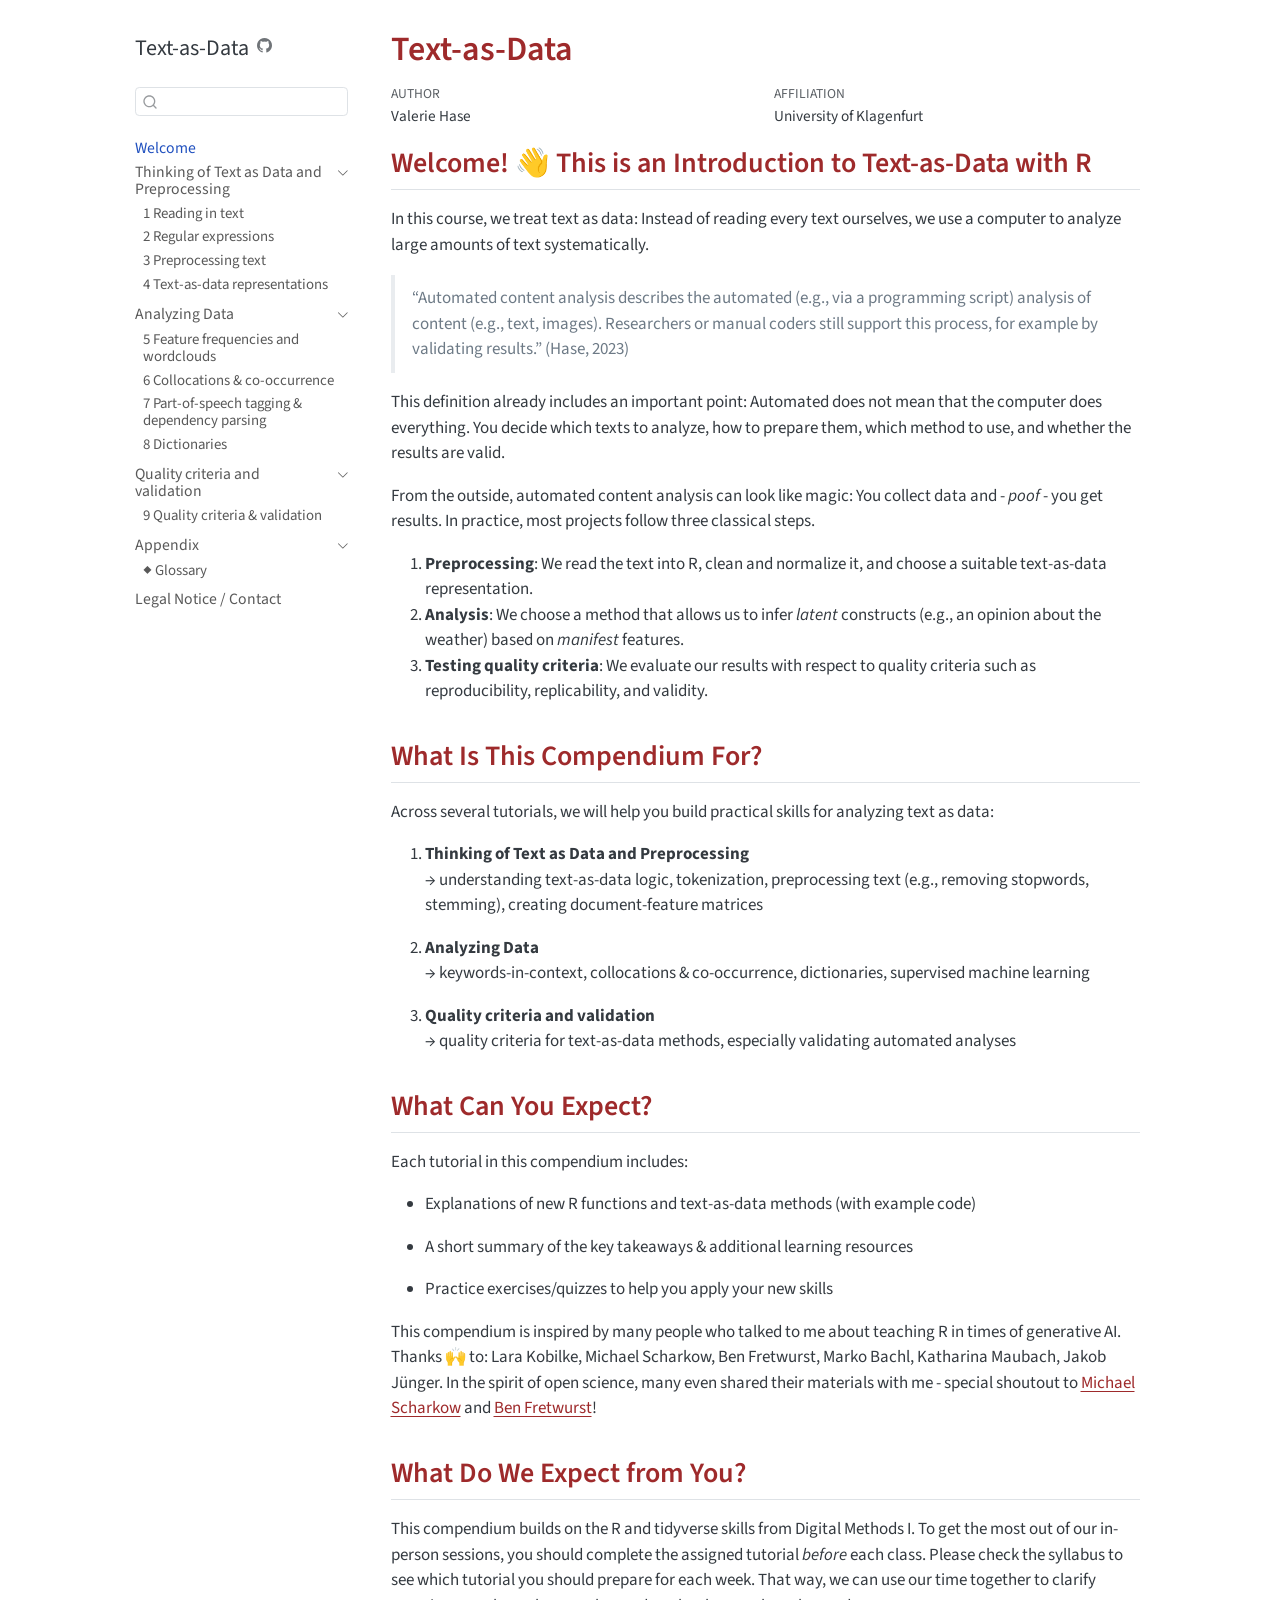
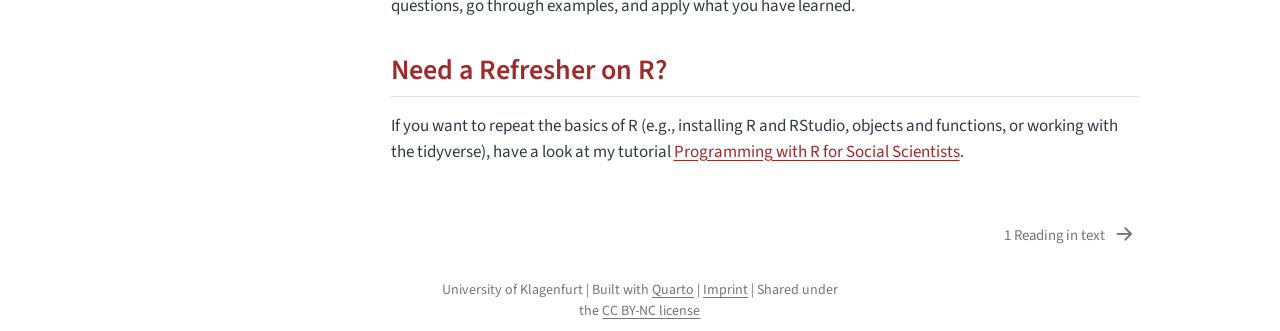
==== commit bfdd3176: "added tutorial quality criteria" ====
--- a/docs/index.html
+++ b/docs/index.html
@@ -2,7 +2,7 @@
 <html xmlns="http://www.w3.org/1999/xhtml" lang="en" xml:lang="en"><head>
 
 <meta charset="utf-8">
-<meta name="generator" content="quarto-1.9.38">
+<meta name="generator" content="quarto-1.10.18">
 
 <meta name="viewport" content="width=device-width, initial-scale=1.0, user-scalable=yes">
 
@@ -13,10 +13,13 @@
 /* Default styles provided by pandoc.
 ** See https://pandoc.org/MANUAL.html#variables-for-html for config info.
 */
-code{white-space: pre-wrap;}
 span.smallcaps{font-variant: small-caps;}
-div.columns{display: flex; gap: min(4vw, 1.5em);}
-div.column{flex: auto; overflow-x: auto;}
+div.columns{display: flex; gap: 1.5em;}
+div.column{flex: auto;}
+@media screen {
+div.columns{gap: min(4vw, 1.5em);}
+div.column{overflow-x: auto;}
+}
 div.hanging-indent{margin-left: 1.5em; text-indent: -1.5em;}
 ul.task-list{list-style: none;}
 ul.task-list li input[type="checkbox"] {
@@ -41,10 +44,10 @@
 <script src="site_libs/quarto-html/tippy.umd.min.js"></script>
 <script src="site_libs/quarto-html/anchor.min.js"></script>
 <link href="site_libs/quarto-html/tippy.css" rel="stylesheet">
-<link href="site_libs/quarto-html/quarto-syntax-highlighting-15634bcf2e68342d4ad2dfa704d543f6.css" rel="stylesheet" id="quarto-text-highlighting-styles">
+<link href="site_libs/quarto-html/quarto-syntax-highlighting-64a204ab8560d761af7679ceaba22944.css" rel="stylesheet" id="quarto-text-highlighting-styles">
 <script src="site_libs/bootstrap/bootstrap.min.js"></script>
 <link href="site_libs/bootstrap/bootstrap-icons.css" rel="stylesheet">
-<link href="site_libs/bootstrap/bootstrap-9e3e5b9121e68b3f077afb32f2c64d95.min.css" rel="stylesheet" append-hash="true" id="quarto-bootstrap" data-mode="light">
+<link href="site_libs/bootstrap/bootstrap-631496449bf32ff9b0bb69a6bfd9195d.min.css" rel="stylesheet" append-hash="true" id="quarto-bootstrap" data-mode="light">
 <script id="quarto-search-options" type="application/json">{
   "location": "sidebar",
   "copy-button": false,
@@ -183,8 +186,20 @@
       </ul>
   </li>
         <li class="sidebar-item sidebar-item-section">
-      <span class="sidebar-item-text sidebar-link text-start">
- <span class="menu-text">Quality criteria and validation</span></span>
+      <div class="sidebar-item-container"> 
+            <a class="sidebar-item-text sidebar-link text-start" data-bs-toggle="collapse" data-bs-target="#quarto-sidebar-section-3" role="navigation" aria-expanded="true">
+ <span class="menu-text">Quality criteria and validation</span></a>
+          <a class="sidebar-item-toggle text-start" data-bs-toggle="collapse" data-bs-target="#quarto-sidebar-section-3" role="navigation" aria-expanded="true" aria-label="Toggle section">
+            <i class="bi bi-chevron-right ms-2"></i>
+          </a> 
+      </div>
+      <ul id="quarto-sidebar-section-3" class="collapse list-unstyled sidebar-section depth1 show">  
+          <li class="sidebar-item">
+  <div class="sidebar-item-container"> 
+  <a href="./9-quality-criteria.html" class="sidebar-item-text sidebar-link"><span class="chapter-title">9 Quality criteria &amp; validation</span></a>
+  </div>
+</li>
+      </ul>
   </li>
         <li class="sidebar-item sidebar-item-section">
       <div class="sidebar-item-container"> 
--- a/docs/site_libs/quarto-html/quarto-syntax-highlighting-64a204ab8560d761af7679ceaba22944.css
+++ b/docs/site_libs/quarto-html/quarto-syntax-highlighting-64a204ab8560d761af7679ceaba22944.css
@@ -0,0 +1,236 @@
+/* quarto syntax highlight colors */
+:root {
+  --quarto-hl-ot-color: #003B4F;
+  --quarto-hl-at-color: #657422;
+  --quarto-hl-ss-color: #20794D;
+  --quarto-hl-an-color: #5E5E5E;
+  --quarto-hl-fu-color: #4758AB;
+  --quarto-hl-st-color: #20794D;
+  --quarto-hl-cf-color: #003B4F;
+  --quarto-hl-op-color: #5E5E5E;
+  --quarto-hl-er-color: #AD0000;
+  --quarto-hl-bn-color: #AD0000;
+  --quarto-hl-al-color: #AD0000;
+  --quarto-hl-va-color: #111111;
+  --quarto-hl-bu-color: inherit;
+  --quarto-hl-ex-color: inherit;
+  --quarto-hl-pp-color: #AD0000;
+  --quarto-hl-in-color: #5E5E5E;
+  --quarto-hl-vs-color: #20794D;
+  --quarto-hl-wa-color: #5E5E5E;
+  --quarto-hl-do-color: #5E5E5E;
+  --quarto-hl-im-color: #00769E;
+  --quarto-hl-ch-color: #20794D;
+  --quarto-hl-dt-color: #AD0000;
+  --quarto-hl-fl-color: #AD0000;
+  --quarto-hl-co-color: #5E5E5E;
+  --quarto-hl-cv-color: #5E5E5E;
+  --quarto-hl-cn-color: #8f5902;
+  --quarto-hl-sc-color: #5E5E5E;
+  --quarto-hl-dv-color: #AD0000;
+  --quarto-hl-kw-color: #003B4F;
+}
+
+/* other quarto variables */
+:root {
+  --quarto-font-monospace: SFMono-Regular, Menlo, Monaco, Consolas, "Liberation Mono", "Courier New", monospace;
+}
+
+/* syntax highlight based on Pandoc's rules */
+pre > code.sourceCode > span {
+  color: #003B4F;
+}
+
+code.sourceCode > span {
+  color: #003B4F;
+}
+
+div.sourceCode,
+div.sourceCode pre.sourceCode {
+  color: #003B4F;
+}
+
+/* Normal */
+code span {
+  color: #003B4F;
+}
+
+/* Alert */
+code span.al {
+  color: #AD0000;
+  font-style: inherit;
+}
+
+/* Annotation */
+code span.an {
+  color: #5E5E5E;
+  font-style: inherit;
+}
+
+/* Attribute */
+code span.at {
+  color: #657422;
+  font-style: inherit;
+}
+
+/* BaseN */
+code span.bn {
+  color: #AD0000;
+  font-style: inherit;
+}
+
+/* BuiltIn */
+code span.bu {
+  font-style: inherit;
+}
+
+/* ControlFlow */
+code span.cf {
+  color: #003B4F;
+  font-weight: bold;
+  font-style: inherit;
+}
+
+/* Char */
+code span.ch {
+  color: #20794D;
+  font-style: inherit;
+}
+
+/* Constant */
+code span.cn {
+  color: #8f5902;
+  font-style: inherit;
+}
+
+/* Comment */
+code span.co {
+  color: #5E5E5E;
+  font-style: inherit;
+}
+
+/* CommentVar */
+code span.cv {
+  color: #5E5E5E;
+  font-style: italic;
+}
+
+/* Documentation */
+code span.do {
+  color: #5E5E5E;
+  font-style: italic;
+}
+
+/* DataType */
+code span.dt {
+  color: #AD0000;
+  font-style: inherit;
+}
+
+/* DecVal */
+code span.dv {
+  color: #AD0000;
+  font-style: inherit;
+}
+
+/* Error */
+code span.er {
+  color: #AD0000;
+  font-style: inherit;
+}
+
+/* Extension */
+code span.ex {
+  font-style: inherit;
+}
+
+/* Float */
+code span.fl {
+  color: #AD0000;
+  font-style: inherit;
+}
+
+/* Function */
+code span.fu {
+  color: #4758AB;
+  font-style: inherit;
+}
+
+/* Import */
+code span.im {
+  color: #00769E;
+  font-style: inherit;
+}
+
+/* Information */
+code span.in {
+  color: #5E5E5E;
+  font-style: inherit;
+}
+
+/* Keyword */
+code span.kw {
+  color: #003B4F;
+  font-weight: bold;
+  font-style: inherit;
+}
+
+/* Operator */
+code span.op {
+  color: #5E5E5E;
+  font-style: inherit;
+}
+
+/* Other */
+code span.ot {
+  color: #003B4F;
+  font-style: inherit;
+}
+
+/* Preprocessor */
+code span.pp {
+  color: #AD0000;
+  font-style: inherit;
+}
+
+/* SpecialChar */
+code span.sc {
+  color: #5E5E5E;
+  font-style: inherit;
+}
+
+/* SpecialString */
+code span.ss {
+  color: #20794D;
+  font-style: inherit;
+}
+
+/* String */
+code span.st {
+  color: #20794D;
+  font-style: inherit;
+}
+
+/* Variable */
+code span.va {
+  color: #111111;
+  font-style: inherit;
+}
+
+/* VerbatimString */
+code span.vs {
+  color: #20794D;
+  font-style: inherit;
+}
+
+/* Warning */
+code span.wa {
+  color: #5E5E5E;
+  font-style: italic;
+}
+
+.prevent-inlining {
+  content: "</";
+}
+
+/*# sourceMappingURL=9d8d5bb603a83b8298b89080a598c93b.css.map */
